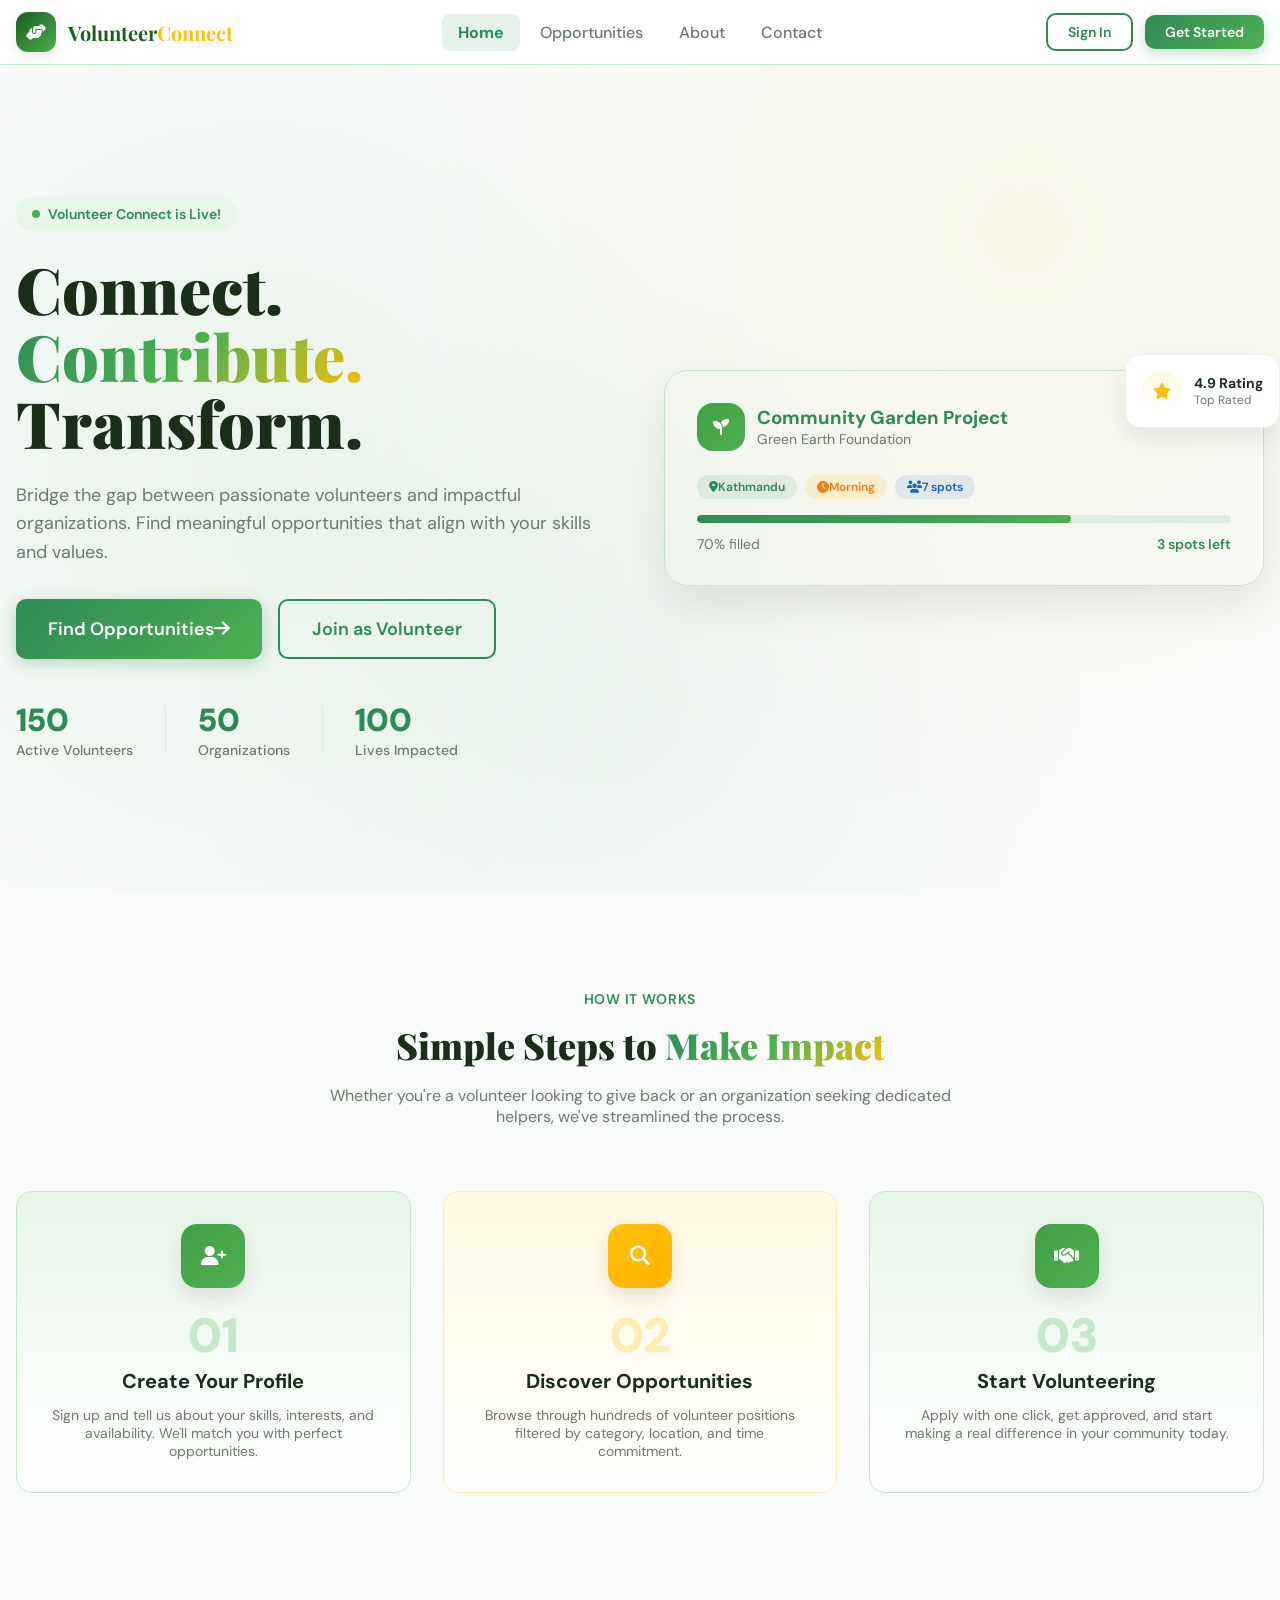
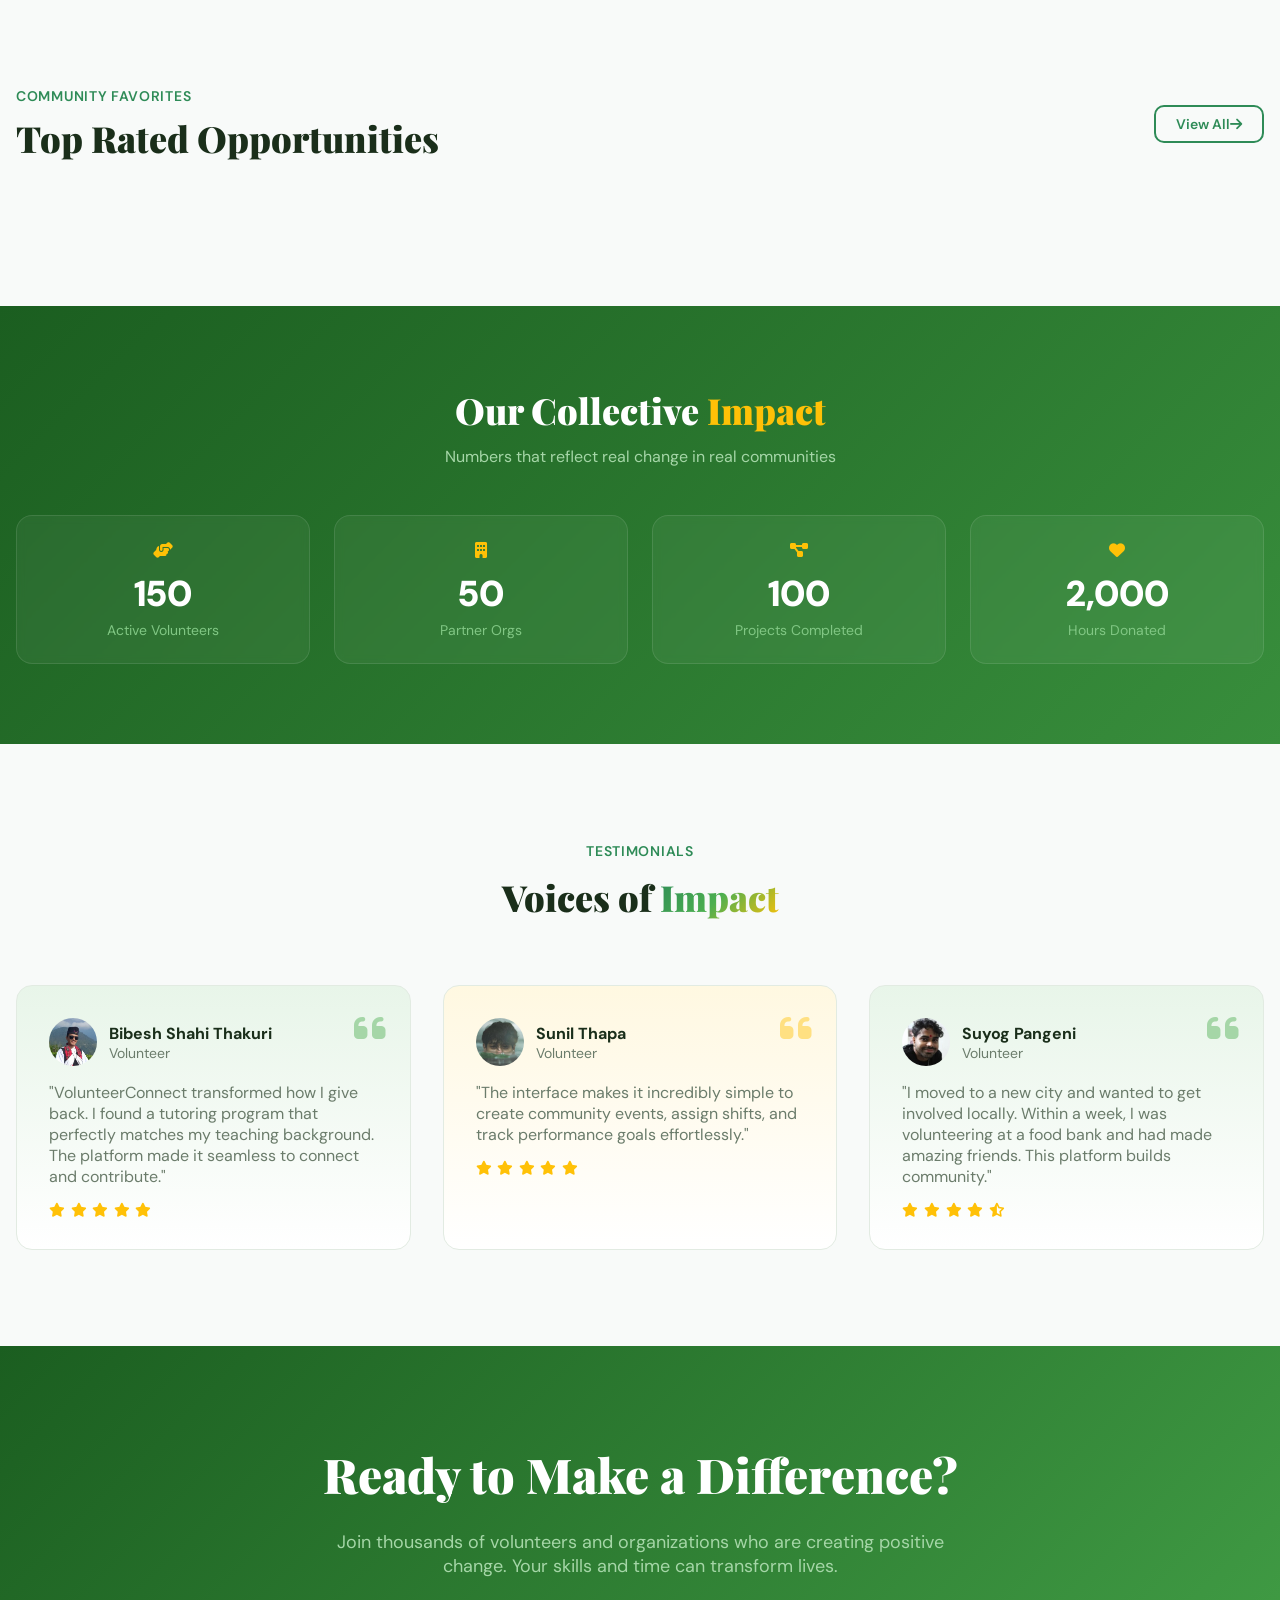
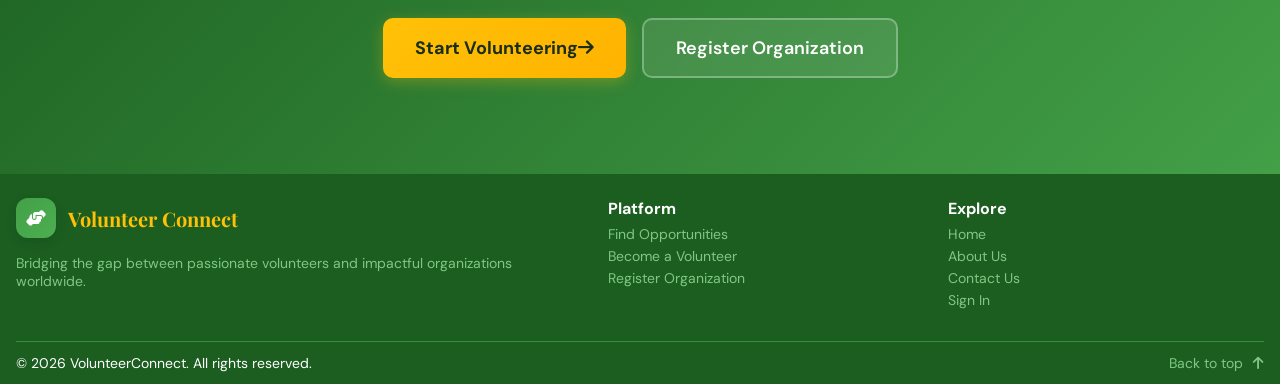
==== index.html @ 4f41feba "rating system added, small changes made done" ====
<!DOCTYPE html>
<html lang="en">

<head>
  <meta charset="UTF-8">
  <meta name="viewport" content="width=device-width, initial-scale=1.0">
  <title>Volunteer Connect — Empowering Communities Together</title>

  <!-- Fonts & Icons -->
  <link rel="preconnect" href="https://fonts.googleapis.com">
  <link
    href="https://fonts.googleapis.com/css2?family=DM+Sans:wght@200;400;500;600;700;900&family=Playfair+Display:wght@700;900&display=swap"
    rel="stylesheet">
  <link rel="stylesheet" href="https://cdnjs.cloudflare.com/ajax/libs/font-awesome/6.5.1/css/all.min.css">

  <!-- Custom CSS -->
  <link rel="stylesheet" href="css/style.css">

  <!-- JS Scripts -->
  <script src="js/script.js" defer></script>
  <script src="js/auth.js" defer></script>
</head>

<body>

  <!-- Toast Container -->
  <div class="toast-container" id="toastContainer"></div>

  <!-- ============ NAVIGATION ============ -->
  <nav class="navbar glass fixed-top" id="mainNav">
    <div class="nav-container max-w-7xl">
      <!-- Logo -->
      <div class="logo cursor-pointer" onclick="navigateTo(isAuthenticated() ? dashboardRoute() : 'home')">
        <div class="logo-icon">
          <i class="fas fa-hands-helping"></i>
        </div>
        <span class="logo-text">Volunteer<span class="text-accent">Connect</span></span>
      </div>

      <!-- Desktop Nav Links -->
      <div class="desktop-nav">
        <span class="nav-link public-nav-link active" data-nav="home" onclick="navigateTo('home')">Home</span>
        <span class="nav-link public-nav-link" data-nav="opportunities" onclick="navigateTo('opportunities')">Opportunities</span>
        <span class="nav-link public-nav-link" data-nav="about" onclick="navigateTo('about')">About</span>
        <span class="nav-link public-nav-link" data-nav="contact" onclick="navigateTo('contact')">Contact</span>
      </div>

      <!-- Auth Buttons & User Menu -->
      <div class="nav-auth">
        <div class="desktop-nav flex-row items-center gap-3">
          <div id="authButtons" class="flex-row items-center gap-3">
            <button class="btn btn-outline btn-sm" onclick="showModal('login')">Sign In</button>
            <button class="btn btn-primary btn-sm" onclick="showModal('register')">Get Started</button>
          </div>
          <div id="userMenu" class="hidden flex-row items-center gap-3">
            <span class="nav-link" onclick="navigateTo(dashboardRoute())" id="dashboardLink">
              <i class="fas fa-tachometer-alt mr-1"></i>Dashboard
            </span>
            <div class="dropdown-wrapper">
              <button class="user-avatar-btn" onclick="toggleUserDropdown()" id="userAvatarBtn">
                <div class="avatar-circle" id="avatarInitial">V</div>
                <span class="user-name-text" id="userName">User</span>
                <i class="fas fa-chevron-down icon-xs"></i>
              </button>
              <div class="dropdown-menu hidden" id="userDropdown">
                <a class="dropdown-item" onclick="navigateTo('profile')"><i
                    class="fas fa-user icon-forest"></i>Profile</a>
                <a class="dropdown-item" onclick="navigateTo(dashboardRoute())"><i
                    class="fas fa-tachometer-alt icon-forest"></i>Dashboard</a>
                <hr class="dropdown-divider">
                <a class="dropdown-item danger" onclick="logout()"><i class="fas fa-sign-out-alt"></i>Sign Out</a>
              </div>
            </div>
          </div>
        </div>

        <!-- Mobile Menu Button -->
        <button class="mobile-menu-btn" onclick="toggleMobileMenu()">
          <i class="fas fa-bars" id="mobileMenuIcon"></i>
        </button>
      </div>
    </div>

    <!-- Mobile Navigation Drawer -->
    <div class="mobile-menu hidden" id="mobileMenu">
      <div class="mobile-menu-inner">
        <a class="mobile-link public-nav-link" onclick="navigateTo('home');toggleMobileMenu()">Home</a>
        <a class="mobile-link public-nav-link" onclick="navigateTo('opportunities');toggleMobileMenu()">Opportunities</a>
        <a class="mobile-link public-nav-link" onclick="navigateTo('about');toggleMobileMenu()">About</a>
        <a class="mobile-link public-nav-link" onclick="navigateTo('contact');toggleMobileMenu()">Contact</a>
        <div class="mobile-auth-wrapper" id="mobileAuthBtns">
          <button class="btn btn-outline btn-sm flex-1" onclick="showModal('login');toggleMobileMenu()">Sign In</button>
          <button class="btn btn-primary btn-sm flex-1" onclick="showModal('register');toggleMobileMenu()">Get
            Started</button>
        </div>
        <div class="mobile-user-wrapper hidden" id="mobileUserBtns">
          <a class="mobile-link" onclick="navigateTo(dashboardRoute());toggleMobileMenu()"><i
              class="fas fa-tachometer-alt mr-2"></i>Dashboard</a>
          <a class="mobile-link" onclick="navigateTo('profile');toggleMobileMenu()"><i
              class="fas fa-user mr-2"></i>Profile</a>
          <a class="mobile-link danger" onclick="logout();toggleMobileMenu()"><i
              class="fas fa-sign-out-alt mr-2"></i>Sign Out</a>
        </div>
      </div>
    </div>
  </nav>

  <!-- ============ MAIN CONTENT ============ -->
  <main class="main-content">

    <!-- ======== HOME PAGE ======== -->
    <section class="page-section active" id="page-home">
      <!-- Hero Section -->
      <div class="hero-pattern hero-section">
        <div class="leaf-deco top-left"></div>
        <div class="leaf-deco bottom-right"></div>

        <div class="max-w-7xl container py-20 relative z-10">
          <div class="grid grid-2-lg gap-12 items-center">
            <div>
              <div class="animate-fadeUp stagger-1">
                <span class="tag-pill">
                  <span class="dot-indicator"></span>
                  Volunteer Connect is Live!
                </span>
              </div>
              <h1 class="font-display hero-title animate-fadeUp stagger-2">
                Connect.<br>
                <span class="gradient-text">Contribute.</span><br>
                Transform.
              </h1>
              <p class="hero-subtitle animate-fadeUp stagger-3">
                Bridge the gap between passionate volunteers and impactful organizations. Find meaningful opportunities
                that align with your skills and values.
              </p>
              <div class="flex-row flex-wrap gap-4 mb-10 animate-fadeUp stagger-4">
                <button class="btn btn-primary btn-lg" onclick="navigateTo('opportunities')">
                  Find Opportunities <i class="fas fa-arrow-right ml-2"></i>
                </button>
                <button class="btn btn-outline btn-lg" onclick="showModal('register')">
                  Join as Volunteer
                </button>
              </div>
              <div class="flex-row items-center gap-8 animate-fadeUp stagger-5">
                <div>
                  <div class="stat-number" data-count="150">0</div>
                  <div class="stat-label">Active Volunteers</div>
                </div>
                <div class="v-divider"></div>
                <div>
                  <div class="stat-number" data-count="50">0</div>
                  <div class="stat-label">Organizations</div>
                </div>
                <div class="v-divider"></div>
                <div>
                  <div class="stat-number text-accent" data-count="100">0</div>
                  <div class="stat-label">Lives Impacted</div>
                </div>
              </div>
            </div>

            <!-- Hero Graphic/Card -->
            <div class="hero-visual">
              <div class="bg-white card-box hero-card animate-float">
                <div class="flex-row items-center gap-3 mb-6">
                  <div class="icon-avatar">
                    <i class="fas fa-seedling text-white"></i>
                  </div>
                  <div>
                    <h3 class="font-bold text-forest-800">Community Garden Project</h3>
                    <p class="text-muted text-sm">Green Earth Foundation</p>
                  </div>
                </div>
                <div class="flex-row flex-wrap gap-2 mb-4">
                  <span class="badge badge-success"><i class="fas fa-map-marker-alt mr-1"></i>Kathmandu</span>
                  <span class="badge badge-warning"><i class="fas fa-clock mr-1"></i>Morning</span>
                  <span class="badge badge-info"><i class="fas fa-users mr-1"></i>7 spots</span>
                </div>
                <div class="progress-bar mb-3">
                  <div class="progress-bar-fill" style="width:70%"></div>
                </div>
                <div class="flex-row items-center justify-between text-sm">
                  <span class="text-muted">70% filled</span>
                  <span class="font-semibold text-primary">3 spots left</span>
                </div>
              </div>

              <!-- Floating Badges -->
              <div class="floating-badge badge-top-right">
                <div class="flex-row items-center gap-3">
                  <div class="circle-icon bg-amber-light">
                    <i class="fas fa-star text-accent"></i>
                  </div>
                  <div>
                    <div class="text-sm font-bold">4.9 Rating</div>
                    <div class="text-xs text-muted">Top Rated</div>
                  </div>
                </div>
              </div>

              <!-- <div class="floating-badge badge-bottom-left">
                <div class="flex-row items-center gap-3">
                  <div class="avatar-stack"> -->
              <!-- <div class="stack-avatar bg-forest-200">A</div>
                    <div class="stack-avatar bg-amber-200">M</div>
                    <div class="stack-avatar bg-blue-200">S</div> -->
            </div>
            <!-- <div class="text-xs text-muted"><span class="font-bold text-primary">+24</span> applied today</div> -->
          </div>
        </div>
      </div>
      </div>
      </div>
      </div>

      <!-- How It Works Section -->
      <div class="py-24 bg-white">
        <div class="max-w-7xl container">
          <div class="text-center mb-16">
            <span class="text-primary font-semibold text-sm uppercase tracking-wider">How It Works</span>
            <h2 class="font-display text-4xl font-black mt-3 mb-4">Simple Steps to <span class="gradient-text">Make
                Impact</span></h2>
            <p class="text-muted max-w-2xl mx-auto">Whether you're a volunteer looking to give back or an organization
              seeking dedicated helpers, we've streamlined the process.</p>
          </div>
          <div class="grid grid-3 gap-8">
            <div class="card-hover feature-card bg-forest-light">
              <div class="step-icon-box bg-gradient-forest">
                <i class="fas fa-user-plus text-white"></i>
              </div>
              <div class="step-number text-forest-100">01</div>
              <h3 class="text-xl font-bold mb-3">Create Your Profile</h3>
              <p class="text-muted text-sm">Sign up and tell us about your skills, interests, and availability. We'll
                match you with perfect opportunities.</p>
            </div>
            <div class="card-hover feature-card bg-amber-light">
              <div class="step-icon-box bg-gradient-amber">
                <i class="fas fa-search text-white"></i>
              </div>
              <div class="step-number text-amber-100">02</div>
              <h3 class="text-xl font-bold mb-3">Discover Opportunities</h3>
              <p class="text-muted text-sm">Browse through hundreds of volunteer positions filtered by category,
                location, and time commitment.</p>
            </div>
            <div class="card-hover feature-card bg-forest-light">
              <div class="step-icon-box bg-gradient-forest">
                <i class="fas fa-handshake text-white"></i>
              </div>
              <div class="step-number text-forest-100">03</div>
              <h3 class="text-xl font-bold mb-3">Start Volunteering</h3>
              <p class="text-muted text-sm">Apply with one click, get approved, and start making a real difference in
                your community today.</p>
            </div>
          </div>
        </div>
      </div>

      <!-- Featured Opportunities Section -->
      <div class="py-24" id="featured-ops">
        <div class="max-w-7xl container">
          <div class="flex-row items-center justify-between mb-12 flex-wrap gap-4">
            <div>
              <span class="text-primary font-semibold text-sm uppercase tracking-wider">Community Favorites</span>
              <h2 class="font-display text-4xl font-black mt-2">Top Rated Opportunities</h2>
            </div>
            <button class="btn btn-outline btn-sm" onclick="navigateTo('opportunities')">View All <i
                class="fas fa-arrow-right ml-1"></i></button>
          </div>
          <div class="grid grid-3 gap-6" id="featuredOpsGrid"></div>
        </div>
      </div>

      <!-- Impact Stats Banner -->
      <div class="py-20 banner-dark relative overflow-hidden">
        <div class="max-w-7xl container relative z-10">
          <div class="text-center mb-12">
            <h2 class="font-display text-4xl font-black text-white">Our Collective <span
                class="text-accent">Impact</span></h2>
            <p class="text-forest-200 mt-3">Numbers that reflect real change in real communities</p>
          </div>
          <div class="grid grid-4 gap-6">
            <div class="stat-box-dark">
              <i class="fas fa-hands-helping text-accent icon-lg mb-3"></i>
              <div class="text-4xl font-black text-white" data-count="150">0</div>
              <div class="text-forest-300 text-sm mt-1">Active Volunteers</div>
            </div>
            <div class="stat-box-dark">
              <i class="fas fa-building text-accent icon-lg mb-3"></i>
              <div class="text-4xl font-black text-white" data-count="50">0</div>
              <div class="text-forest-300 text-sm mt-1">Partner Orgs</div>
            </div>
            <div class="stat-box-dark">
              <i class="fas fa-project-diagram text-accent icon-lg mb-3"></i>
              <div class="text-4xl font-black text-white" data-count="100">0</div>
              <div class="text-forest-300 text-sm mt-1">Projects Completed</div>
            </div>
            <div class="stat-box-dark">
              <i class="fas fa-heart text-accent icon-lg mb-3"></i>
              <div class="text-4xl font-black text-white" data-count="2000">0</div>
              <div class="text-forest-300 text-sm mt-1">Hours Donated</div>
            </div>
          </div>
        </div>
      </div>

      <!-- Testimonials -->
      <div class="py-24 bg-white">
        <div class="max-w-7xl container">
          <div class="text-center mb-16">
            <span class="text-primary font-semibold text-sm uppercase tracking-wider">Testimonials</span>
            <h2 class="font-display text-4xl font-black mt-3">Voices of <span class="gradient-text">Impact</span></h2>
          </div>
          <div class="grid grid-3 gap-8">
            <div class="card-hover testimonial-card bg-forest-light">
              <i class="fas fa-quote-left quote-icon text-forest-200"></i>
              <div class="flex-row items-center gap-3 mb-4">
                <img
                  src="images/bibesh1.jpg"
                  class="avatar-img" alt="Bibesh">
                <div>
                  <div class="font-bold">Bibesh Shahi Thakuri</div>
                  <div class="text-sm text-muted">Volunteer</div>
                </div>
              </div>
              <p class="text-muted leading-relaxed">"VolunteerConnect transformed how I give back. I found a tutoring
                program that perfectly matches my teaching background. The platform made it seamless to connect and
                contribute."</p>
              <div class="star-rating mt-4">
                <i class="fas fa-star"></i><i class="fas fa-star"></i><i class="fas fa-star"></i><i
                  class="fas fa-star"></i><i class="fas fa-star"></i>
              </div>
            </div>
            <div class="card-hover testimonial-card bg-amber-light">
              <i class="fas fa-quote-left quote-icon text-amber-200"></i>
              <div class="flex-row items-center gap-3 mb-4">
                <img
                src="images/sunil.jpg"
                class="avatar-img" alt="Sunil">
                <div>
                  <div class="font-bold">Sunil Thapa</div>
                  <div class="text-sm text-muted">Volunteer</div>
                </div>
              </div>
              <p class="text-muted leading-relaxed">"The interface makes it incredibly simple to create community events, assign shifts, and track performance goals effortlessly."</p>
              <div class="star-rating mt-4">
                <i class="fas fa-star"></i><i class="fas fa-star"></i><i class="fas fa-star"></i><i
                  class="fas fa-star"></i><i class="fas fa-star"></i>
              </div>
            </div>
            <div class="card-hover testimonial-card bg-forest-light">
              <i class="fas fa-quote-left quote-icon text-forest-200"></i>
              <div class="flex-row items-center gap-3 mb-4">
                <img src="images/suyog.jpg" class="avatar-img" alt="Suyog">
                <div>
                  <div class="font-bold">Suyog Pangeni</div>
                  <div class="text-sm text-muted">Volunteer</div>
                </div>
              </div>
              <p class="text-muted leading-relaxed">"I moved to a new city and wanted to get involved locally. Within a
                week, I was volunteering at a food bank and had made amazing friends. This platform builds community."
              </p>
              <div class="star-rating mt-4">
                <i class="fas fa-star"></i><i class="fas fa-star"></i><i class="fas fa-star"></i><i
                  class="fas fa-star"></i><i class="fas fa-star-half-alt"></i>
              </div>
            </div>
          </div>
        </div>
      </div>

      <!-- CTA Callout -->
      <div class="py-24 cta-banner relative text-center">
        <div class="max-w-4xl container relative z-10">
          <h2 class="font-display text-5xl font-black text-white mb-6">Ready to Make a Difference?</h2>
          <p class="text-forest-200 text-lg mb-10 max-w-2xl mx-auto">Join thousands of volunteers and organizations who
            are creating positive change. Your skills and time can transform lives.</p>
          <div class="flex-row justify-center gap-4 flex-wrap">
            <button class="btn btn-accent btn-lg" onclick="showModal('register')">
              Start Volunteering <i class="fas fa-arrow-right ml-2"></i>
            </button>
            <button class="btn btn-glass btn-lg" onclick="showModal('register')">
              Register Organization
            </button>
          </div>
        </div>
      </div>
    </section>

    <!-- ======== OPPORTUNITIES PAGE ======== -->
    <section class="page-section" id="page-opportunities">
      <div class="max-w-7xl container py-12">
        <div class="mb-10">
          <h1 class="font-display text-4xl font-black mb-2">Volunteer Opportunities</h1>
          <p class="text-muted">Find the perfect opportunity to match your skills and passion</p>
        </div>

        <!-- Filter Bar -->
        <div class="filter-card mb-8">
          <div class="grid grid-4 gap-4">
            <div>
              <label class="form-label">Search</label>
              <div class="input-icon-wrapper">
                <i class="fas fa-search input-icon"></i>
                <input type="text" class="input-field icon-left" placeholder="Search opportunities..."
                  id="oppSearchInput" oninput="filterOpportunities()">
              </div>
            </div>
            <div>
              <label class="form-label">Category</label>
              <select class="input-field" id="oppCategoryFilter" onchange="filterOpportunities()">
                <option value="">All Categories</option>
                <option value="Environment">Environment</option>
                <option value="Education">Education</option>
                <option value="Healthcare">Healthcare</option>
                <option value="Community">Community</option>
                <option value="Technology">Technology</option>
                <option value="Animals">Animals</option>
              </select>
            </div>
            <div>
              <label class="form-label">Location</label>
              <select class="input-field" id="oppLocationFilter" onchange="filterOpportunities()">
                <option value="">All Locations</option>
              </select>
            </div>
            <div>
              <label class="form-label">Time Commitment</label>
              <select class="input-field" id="oppTimeFilter" onchange="filterOpportunities()">
                <option value="">Any Time</option>
              </select>
            </div>
          </div>
        </div>

        <!-- Results Toolbar -->
        <div class="mb-6">
          <span class="text-muted text-sm" id="oppResultCount">Showing 0 opportunities</span>
        </div>

        <!-- Opportunities Display Grid -->
        <div class="grid grid-3 gap-6" id="opportunitiesGrid"></div>
      </div>
    </section>

    <!-- ======== ABOUT PAGE ======== -->
    <section class="page-section" id="page-about">
      <div class="max-w-7xl container py-12">
        <div class="grid grid-2-lg gap-16 items-center mb-20">
          <div>
            <span class="text-primary font-semibold text-sm uppercase tracking-wider">About Us</span>
            <h1 class="font-display text-5xl font-black mt-3 mb-6">Building Bridges <span class="gradient-text">Since
                2024</span></h1>
            <p class="text-muted leading-relaxed mb-6">VolunteerConnect was born from a simple observation: millions of
              people want to volunteer, and thousands of organizations need help, but connecting them is harder than it
              should be. We're changing that.</p>
            <p class="text-muted leading-relaxed mb-8">Our platform provides the tools, trust, and transparency needed
              to create meaningful volunteer experiences that benefit both individuals and communities.</p>
            <div class="grid grid-2 gap-6">
              <div class="info-stat-card bg-forest-light">
                <div class="text-3xl font-black text-forest-800 mb-1">2.5+</div>
                <div class="text-sm text-muted">Years of Service</div>
              </div>
              <div class="info-stat-card bg-amber-light">
                <div class="text-3xl font-black text-amber-600 mb-1">100%</div>
                <div class="text-sm text-muted">Satisfaction Rate</div>
              </div>
            </div>
          </div>
          <div class="relative">
            <img src="https://cloudfront-us-east-2.images.arcpublishing.com/reuters/QR6LVMRUOFJCXBWEMJI45IG2TY.jpg"
              class="rounded-3xl shadow-2xl img-responsive" alt="About VolunteerConnect">
            <div class="floating-award-card">
              <div class="flex-row items-center gap-4">
                <div class="award-icon-box bg-gradient-forest">
                  <i class="fas fa-award text-white text-xl"></i>
                </div>
                <div>
                  <div class="font-bold text-lg">Best Platform</div>
                  <div class="text-sm text-muted">volunteer connect</div>
                </div>
          </div>
        </div>
      </div>
      </div>

      <!-- Core Values -->
      <div class="text-center mb-12">
        <h2 class="font-display text-4xl font-black">Our Core Values</h2>
      </div>
      <div class="grid grid-4 gap-6 mb-20">
        <div class="value-card">
          <div class="circle-icon bg-forest-light mx-auto mb-4"><i class="fas fa-shield-alt text-primary text-2xl"></i>
          </div>
          <h3 class="font-bold mb-2">Trust</h3>
          <p class="text-sm text-muted">Verified organizations and transparent processes</p>
        </div>
        <div class="value-card">
          <div class="circle-icon bg-amber-light mx-auto mb-4"><i class="fas fa-users text-accent text-2xl"></i></div>
          <h3 class="font-bold mb-2">Community</h3>
          <p class="text-sm text-muted">Building connections that last beyond volunteering</p>
        </div>
        <div class="value-card">
          <div class="circle-icon bg-forest-light mx-auto mb-4"><i class="fas fa-lightbulb text-primary text-2xl"></i>
          </div>
          <h3 class="font-bold mb-2">Innovation</h3>
          <p class="text-sm text-muted">Leveraging technology for social good</p>
        </div>
        <div class="value-card">
          <div class="circle-icon bg-amber-light mx-auto mb-4"><i class="fas fa-heart text-accent text-2xl"></i></div>
          <h3 class="font-bold mb-2">Impact</h3>
          <p class="text-sm text-muted">Measuring and celebrating real outcomes</p>
        </div>
      </div>

      <!-- Team -->
      <div class="text-center mb-12">
        <h2 class="font-display text-4xl font-black">Our Team</h2>
        <p class="text-muted mt-2">Passionate people driving change</p>
      </div>
      <div class="grid grid-4 gap-6">
        <div class="card-hover team-card">
          <img src="images/sujan.jpg" class="team-avatar" alt="Team member">
          <h4 class="font-bold">Sujan Timalsina</h4>
          <p class="text-sm text-muted">Developer</p>
        </div>
        <div class="card-hover team-card">
          <img src="images/bibesh1.jpg" class="team-avatar" alt="Team member">
          <h4 class="font-bold">Bibesh Shahi Thakuri</h4>
          <p class="text-sm text-muted">Developer</p>
        </div>
        <div class="card-hover team-card">
          <img src="images/admin.gif" class="team-avatar" alt="Team member">
          <h4 class="font-bold">Admin</h4>
          <p class="text-sm text-muted">Admin</p>
        </div>
        <div class="card-hover team-card">
          <img src="images/admin.gif" class="team-avatar" alt="Team member">
          <h4 class="font-bold">Team Member</h4>
          <p class="text-sm text-muted">Community Manager</p>
        </div>
      </div>
      </div>
    </section>

    <!-- ======== CONTACT PAGE ======== -->
    <section class="page-section" id="page-contact">
      <div class="max-w-7xl container py-12">
        <div class="text-center mb-12">
          <h1 class="font-display text-5xl font-black mb-3">Get In Touch</h1>
          <p class="text-muted max-w-lg mx-auto">Have questions, suggestions, or want to partner with us? We'd love to
            hear from you.</p>
        </div>
        <div class="grid grid-3-lg gap-8">
          <div class="col-span-2">
            <div class="contact-form-card">
              <form onsubmit="handleContactForm(event)">
                <div class="grid grid-2 gap-4 mb-4">
                  <div><label class="form-label">Full Name</label><input type="text" class="input-field"
                      placeholder="Your name" required id="contactName"></div>
                  <div><label class="form-label">Email</label><input type="email" class="input-field"
                      placeholder="you@email.com" required id="contactEmail"></div>
                </div>
                <div class="mb-4"><label class="form-label">Subject</label><input type="text" class="input-field"
                    placeholder="How can we help?" required id="contactSubject"></div>
                <div class="mb-6"><label class="form-label">Message</label><textarea class="input-field" rows="5"
                    placeholder="Your message..." required id="contactMessage"></textarea></div>
                <button type="submit" class="btn btn-primary">Send Message <i
                    class="fas fa-paper-plane ml-2"></i></button>
              </form>
            </div>
          </div>
          <div class="space-y-6">
            <div class="info-box bg-forest-light">
              <div class="flex-row items-center gap-3 mb-3">
                <div class="icon-sq bg-forest-600"><i class="fas fa-map-marker-alt text-primary"></i></div>
                <h3 class="font-bold">Office</h3>
              </div>
              <p class="text-muted text-sm">Located at Lainchaur-26<br>Kathmandu, Nepal</p>
            </div>
            <div class="info-box bg-amber-light">
              <div class="flex-row items-center gap-3 mb-3">
                <div class="icon-sq bg-amber-500"><i class="fas fa-envelope text-primary"></i></div>
                <h3 class="font-bold">Email</h3>
              </div>
              <p class="text-muted text-sm">hello@volunteerconnect.org<br>support@volunteerconnect.org</p>
            </div>
            <div class="info-box bg-forest-light">
              <div class="flex-row items-center gap-3 mb-3">
                <div class="icon-sq bg-forest-600"><i class="fas fa-phone text-primary"></i></div>
                <h3 class="font-bold">Phone</h3>
              </div>
              <p class="text-muted text-sm">01-4123450<br>Mon-Fri, 9AM-6PM PST</p>
            </div>
          </div>
        </div>
      </div>
    </section>

    <!-- ======== VOLUNTEER DASHBOARD ======== -->
    <section class="page-section" id="page-volunteer-dashboard">
      <div class="max-w-7xl container py-8">
        <div class="flex-row items-center justify-between mb-8 flex-wrap gap-4">
          <div>
            <h1 class="font-display text-3xl font-black mb-1">Volunteer Dashboard</h1>
            <div class="flex-row items-center gap-3">
              <div class="avatar-circle-lg dashboard-profile-avatar" id="dashboardProfileAvatar">V</div>
              <p class="text-muted">Welcome back, <span id="volDashName">Volunteer</span></p>
            </div>
          </div>
          <button class="btn btn-primary btn-sm" onclick="navigateTo('opportunities')"><i
              class="fas fa-search mr-2"></i>Find Opportunities</button>
        </div>

        <!-- Dashboard Stats (live from API) -->
        <div class="grid grid-3 gap-4 mb-8">
          <div class="stat-card green">
            <div class="flex-row items-center justify-between">
              <div>
                <div class="text-sm text-muted mb-1">Total Applications</div>
                <div class="text-2xl font-black" id="volStatApps">—</div>
              </div>
              <div class="stat-icon-bg bg-forest-50"><i class="fas fa-file-alt text-primary"></i></div>
            </div>
          </div>
          <div class="stat-card amber">
            <div class="flex-row items-center justify-between">
              <div>
                <div class="text-sm text-muted mb-1">Approved</div>
                <div class="text-2xl font-black" id="volStatActive">—</div>
              </div>
              <div class="stat-icon-bg bg-amber-50"><i class="fas fa-check-circle text-accent"></i></div>
            </div>
          </div>
          <div class="stat-card blue">
            <div class="flex-row items-center justify-between">
              <div>
                <div class="text-sm text-muted mb-1">Pending Review</div>
                <div class="text-2xl font-black" id="volStatHours">—</div>
              </div>
              <div class="stat-icon-bg bg-blue-50"><i class="fas fa-clock text-info"></i></div>
            </div>
          </div>
        </div>

        <!-- Application Tracking Table -->
        <div class="table-container">
          <div class="table-header">
            <h3 class="font-bold">My Applications</h3>
            <div class="relative">
              <i class="fas fa-search input-icon"></i>
              <input type="text" class="input-field icon-left text-sm" placeholder="Search applications..."
                id="volAppSearch" oninput="filterVolApps()" style="min-width:220px;">
            </div>
          </div>
          <div class="overflow-x-auto">
            <table class="data-table">
              <thead>
                <tr>
                  <th>Opportunity</th>
                  <th>Organization</th>
                  <th>Applied</th>
                  <th>Status</th>
                  <th>Location</th>
                  <th>Action</th>
                </tr>
              </thead>
              <tbody id="volAppsTableBody">
                <tr><td colspan="5" class="text-center text-muted">Loading…</td></tr>
              </tbody>
            </table>
          </div>
        </div>
      </div>
    </section>

    <!-- ======== ORGANIZATION DASHBOARD ======== -->

    <section class="page-section" id="page-org-dashboard">
      <div class="max-w-7xl container py-8">
        <div class="flex-row items-center justify-between mb-8 flex-wrap gap-4">
          <div>
            <h1 class="font-display text-3xl font-black mb-1">Organization Dashboard</h1>
            <p class="text-muted">Manage your opportunities and volunteer applications</p>
          </div>
          <button class="btn btn-primary btn-sm" onclick="showModal('createOpportunity')"><i
              class="fas fa-plus mr-2"></i>Create Opportunity</button>
        </div>

        <!-- Live Stats -->
        <div class="grid grid-3 gap-4 mb-8">
          <div class="stat-card green">
            <div class="flex-row items-center justify-between">
              <div>
                <div class="text-sm text-muted mb-1">Active Listings</div>
                <div class="text-2xl font-black" id="orgStatListings">—</div>
              </div>
              <div class="stat-icon-bg bg-forest-50"><i class="fas fa-bullhorn text-primary"></i></div>
            </div>
          </div>
          <div class="stat-card amber">
            <div class="flex-row items-center justify-between">
              <div>
                <div class="text-sm text-muted mb-1">Total Applicants</div>
                <div class="text-2xl font-black" id="orgStatApplicants">—</div>
              </div>
              <div class="stat-icon-bg bg-amber-50"><i class="fas fa-users text-accent"></i></div>
            </div>
          </div>
          <div class="stat-card blue">
            <div class="flex-row items-center justify-between">
              <div>
                <div class="text-sm text-muted mb-1">Approved Volunteers</div>
                <div class="text-2xl font-black" id="orgStatVolunteers">—</div>
              </div>
              <div class="stat-icon-bg bg-blue-50"><i class="fas fa-user-check text-info"></i></div>
            </div>
          </div>
        </div>

        <!-- Tabbed Section -->
        <div class="table-container">
          <div class="tab-header flex-row">
            <button class="tab-btn active" onclick="switchOrgTab('opps',this)">My Opportunities</button>
            <button class="tab-btn" onclick="switchOrgTab('apps',this)">Applications</button>
            <button class="tab-btn" onclick="switchOrgTab('all-opps',this)">All Opportunities</button>
          </div>

          <!-- Opportunities Tab -->
          <div id="org-tab-opps">
            <div class="table-header">
              <h3 class="font-bold">Manage Opportunities</h3>
              <div class="relative"><i class="fas fa-search input-icon"></i><input type="text"
                  class="input-field icon-left text-sm" placeholder="Search..." id="orgOppSearch"
                  oninput="filterOrgOpps()" style="min-width:200px;"></div>
            </div>
            <div class="overflow-x-auto">
              <table class="data-table">
                <thead>
                  <tr>
                    <th>Title</th>
                    <th>Category</th>
                    <th>Filled / Total</th>
                    <th>Status</th>
                    <th>Actions</th>
                  </tr>
                </thead>
                <tbody id="orgOppsTableBody">
                  <tr><td colspan="5" class="text-center text-muted">Loading…</td></tr>
                </tbody>
              </table>
            </div>
          </div>

          <!-- Applications Tab -->
          <div id="org-tab-apps" class="hidden">
            <div class="table-header">
              <h3 class="font-bold">Volunteer Applications</h3>
              <button class="btn btn-outline btn-sm" onclick="initOrgDashboard()"><i class="fas fa-sync-alt mr-1"></i>Refresh</button>
            </div>
            <div class="overflow-x-auto">
              <table class="data-table">
                <thead>
                  <tr>
                    <th>Volunteer</th>
                    <th>Opportunity</th>
                    <th>Applied</th>
                    <th>Status</th>
                    <th>Actions</th>
                  </tr>
                </thead>
                <tbody id="orgAppsTableBody">
                  <tr><td colspan="5" class="text-center text-muted">Loading…</td></tr>
                </tbody>
              </table>
            </div>
          </div>

          <!-- All Opportunities Tab -->
          <div id="org-tab-all-opps" class="hidden">
            <div class="table-header">
              <h3 class="font-bold">All Opportunities</h3>
              <button class="btn btn-outline btn-sm" onclick="loadOrgAllOpportunities()"><i class="fas fa-sync-alt mr-1"></i>Refresh</button>
            </div>
            <div class="grid grid-3 gap-6 p-6" id="orgAllOpportunitiesGrid">
              <div class="text-center text-muted">Loading...</div>
            </div>
          </div>
        </div>
      </div>
    </section>

    <!-- ======== ADMIN DASHBOARD ======== -->

    <section class="page-section" id="page-admin-dashboard">
      <div class="max-w-7xl container py-8">
        <div class="mb-8">
          <h1 class="font-display text-3xl font-black mb-1">Admin Dashboard</h1>
          <p class="text-muted">Platform management — live data from database</p>
        </div>

        <!-- Live Stats (populated by JS) -->
        <div class="grid grid-4 gap-4 mb-8">
          <div class="stat-card green">
            <div class="flex-row items-center justify-between">
              <div>
                <div class="text-sm text-muted mb-1">Volunteers</div>
                <div class="text-2xl font-black" id="adminStatUsers">—</div>
              </div>
              <div class="stat-icon-bg bg-forest-50"><i class="fas fa-users text-primary"></i></div>
            </div>
          </div>
          <div class="stat-card amber">
            <div class="flex-row items-center justify-between">
              <div>
                <div class="text-sm text-muted mb-1">Active Orgs</div>
                <div class="text-2xl font-black" id="adminStatOrgs">—</div>
              </div>
              <div class="stat-icon-bg bg-amber-50"><i class="fas fa-building text-accent"></i></div>
            </div>
          </div>
          <div class="stat-card blue">
            <div class="flex-row items-center justify-between">
              <div>
                <div class="text-sm text-muted mb-1">Active Opportunities</div>
                <div class="text-2xl font-black" id="adminStatOpps">—</div>
              </div>
              <div class="stat-icon-bg bg-blue-50"><i class="fas fa-briefcase text-info"></i></div>
            </div>
          </div>
          <div class="stat-card red">
            <div class="flex-row items-center justify-between">
              <div>
                <div class="text-sm text-muted mb-1">Pending Requests</div>
                <div class="text-2xl font-black" id="adminStatPending">—</div>
              </div>
              <div class="stat-icon-bg bg-red-50"><i class="fas fa-clock text-danger"></i></div>
            </div>
          </div>
        </div>

        <!-- Admin Tabs -->
        <div class="table-container">
          <div class="tab-header flex-row overflow-x-auto" style="gap:0;">
            <button class="tab-btn active" onclick="switchAdminTab('pending',this)" id="adminTabPending"
              style="position:relative;">
              Org Requests
              <span id="adminPendingBadge" style="display:none;position:absolute;top:6px;right:6px;background:#ef4444;color:#fff;border-radius:9999px;font-size:11px;min-width:18px;height:18px;padding:0 4px;align-items:center;justify-content:center;font-weight:700;">0</span>
            </button>
            <button class="tab-btn" onclick="switchAdminTab('users',this)">Volunteers</button>
            <button class="tab-btn" onclick="switchAdminTab('orgs',this)">All Organizations</button>
            <button class="tab-btn" onclick="switchAdminTab('opps',this)">Opportunities</button>
            <button class="tab-btn" onclick="switchAdminTab('messages',this)" style="position:relative;">
              Messages
              <span id="adminMessagesBadge" style="display:none;position:absolute;top:6px;right:6px;background:#ef4444;color:#fff;border-radius:9999px;font-size:11px;min-width:18px;height:18px;padding:0 4px;align-items:center;justify-content:center;font-weight:700;">0</span>
            </button>
          </div>

          <!-- Pending Organization Requests Tab -->
          <div class="admin-tab-content" id="admin-tab-pending">
            <div class="table-header">
              <div>
                <span class="font-semibold">Organization Account Requests</span>
                <p class="text-xs text-muted mt-1">Review and approve or reject organizations waiting for verification.</p>
              </div>
              <button class="btn btn-outline btn-sm" onclick="loadAdminPendingOrgs()">
                <i class="fas fa-sync-alt mr-1"></i>Refresh
              </button>
            </div>
            <div class="overflow-x-auto">
              <table class="data-table">
                <thead>
                  <tr>
                    <th>Organization Name</th>
                    <th>Email</th>
                    <th>Phone</th>
                    <th>Description</th>
                    <th>Requested</th>
                    <th>Actions</th>
                  </tr>
                </thead>
                <tbody id="adminPendingOrgsTableBody">
                  <tr><td colspan="6" class="text-center text-muted">Loading…</td></tr>
                </tbody>
              </table>
            </div>
          </div>

          <!-- Volunteers Tab -->
          <div class="admin-tab-content hidden" id="admin-tab-users">
            <div class="table-header">
              <span class="text-sm text-muted">All registered volunteers</span>
              <div class="flex-row gap-3 items-center">
                <div class="relative"><i class="fas fa-search input-icon"></i><input type="text"
                    class="input-field icon-left text-sm" placeholder="Search users..." id="adminUserSearch"
                    oninput="filterAdminUsers()" style="min-width:200px;"></div>
              </div>
            </div>
            <div class="overflow-x-auto">
              <table class="data-table">
                <thead>
                  <tr>
                    <th>Name</th>
                    <th>Email</th>
                    <th>Role</th>
                    <th>Joined</th>
                    <th>Status</th>
                    <th>Actions</th>
                  </tr>
                </thead>
                <tbody id="adminUsersTableBody">
                  <tr><td colspan="6" class="text-center text-muted">Loading…</td></tr>
                </tbody>
              </table>
            </div>
          </div>

          <!-- All Organizations Tab -->
          <div class="admin-tab-content hidden" id="admin-tab-orgs">
            <div class="table-header">
              <span class="text-sm text-muted">All registered organizations</span>
              <button class="btn btn-outline btn-sm" onclick="loadAdminOrgs()"><i class="fas fa-sync-alt mr-1"></i>Refresh</button>
            </div>
            <div class="overflow-x-auto">
              <table class="data-table">
                <thead>
                  <tr>
                    <th>Organization</th>
                    <th>Email</th>
                    <th>Active Opps</th>
                    <th>Volunteers</th>
                    <th>Status</th>
                    <th>Actions</th>
                  </tr>
                </thead>
                <tbody id="adminOrgsTableBody">
                  <tr><td colspan="6" class="text-center text-muted">Loading…</td></tr>
                </tbody>
              </table>
            </div>
          </div>

          <!-- Opportunities Tab -->
          <div class="admin-tab-content hidden" id="admin-tab-opps">
            <div class="table-header">
              <span class="text-sm text-muted">All volunteer opportunities on the platform</span>
              <button class="btn btn-outline btn-sm" onclick="loadAdminOpportunities()"><i class="fas fa-sync-alt mr-1"></i>Refresh</button>
            </div>
            <div class="overflow-x-auto">
              <table class="data-table">
                <thead>
                  <tr>
                    <th>Title</th>
                    <th>Organization</th>
                    <th>Category</th>
                    <th>Status</th>
                    <th>Applicants</th>
                  </tr>
                </thead>
                <tbody id="adminOppsTableBody">
                  <tr><td colspan="5" class="text-center text-muted">Loading…</td></tr>
                </tbody>
              </table>
            </div>
          </div>

          <!-- Contact Messages Tab -->
          <div class="admin-tab-content hidden" id="admin-tab-messages">
            <div class="table-header">
              <div>
                <span class="text-sm text-muted">Messages sent through the contact form</span>
                <p class="text-xs text-muted mt-1">Review questions, suggestions, and partnership requests from visitors.</p>
              </div>
              <button class="btn btn-outline btn-sm" onclick="loadAdminMessages()"><i class="fas fa-sync-alt mr-1"></i>Refresh</button>
            </div>
            <div class="overflow-x-auto">
              <table class="data-table">
                <thead>
                  <tr><th>From</th><th>Subject</th><th>Message</th><th>Received</th><th>Status</th></tr>
                </thead>
                <tbody id="adminMessagesTableBody">
                  <tr><td colspan="5" class="text-center text-muted">Loading...</td></tr>
                </tbody>
              </table>
            </div>
          </div>
        </div>
      </div>
    </section>

    <!-- ======== PROFILE PAGE ======== -->
    <section class="page-section" id="page-profile">
      <div class="max-w-4xl container py-12">
        <h1 class="font-display text-3xl font-black mb-8">My Profile</h1>
        <div class="grid grid-3-lg gap-8">
          <!-- Avatar Card -->
          <div class="profile-card text-center">
            <div class="avatar-circle-lg mx-auto mb-4" id="profileAvatar">V</div>
            <p class="text-sm text-muted mb-4" id="profileDisplayBio">Add a short bio to tell organizations about yourself.</p>
            <h3 class="font-bold text-lg" id="profileDisplayName">Volunteer User</h3>
            <p class="text-sm text-muted mb-4" id="profileDisplayRole">Volunteer</p>
            <span class="badge badge-success mb-4"><i class="fas fa-check-circle mr-1"></i>Verified</span>
            <div class="profile-info-list">
              <div class="profile-info-item"><i class="fas fa-map-marker-alt text-primary"></i><span
                  id="profileDisplayLocation">Kathmandu, Nepal</span></div>
                <div class="profile-info-item"><i class="fas fa-envelope text-primary"></i><span
                  id="profileDisplayEmail">—</span></div>
                <div class="profile-info-item"><i class="fas fa-phone text-primary"></i><span
                  id="profileDisplayPhone">—</span></div>
                <div class="profile-info-item" id="profileDisplaySkillsItem"><i class="fas fa-tools text-primary"></i><span
                  id="profileDisplaySkills">—</span></div>
                <div class="profile-info-item hidden" id="profileDisplayRatingItem"><i class="fas fa-star text-accent"></i><span
                  id="profileDisplayRating">No ratings yet</span></div>
            </div>
          </div>

          <!-- Profile Form -->
          <div class="col-span-2 profile-card">
            <h3 class="font-bold text-lg mb-6">Edit Profile</h3>
            <form onsubmit="handleProfileSave(event)">
              <div class="grid grid-2 gap-4 mb-4">
                <div><label class="form-label">First Name</label><input type="text" class="input-field"
                    id="profileFirstName" value="Volunteer"></div>
                <div><label class="form-label">Last Name</label><input type="text" class="input-field"
                    id="profileLastName" value="User"></div>
              </div>
              <div class="mb-4"><label class="form-label">Email</label><input type="email" class="input-field"
                  id="profileEmail" value="volunteer@example.com"></div>
              <div class="mb-4"><label class="form-label">Phone</label><input type="tel" class="input-field"
                  id="profilePhone" placeholder="+977 9812345678"></div>
              <div class="mb-4"><label class="form-label">Location</label><input type="text" class="input-field"
                  id="profileLocation" value="Kathmandu, Nepal"></div>
              <div class="mb-4"><label class="form-label">Bio</label><textarea class="input-field" rows="3"
                  id="profileBio" placeholder="Tell organizations about yourself..."></textarea></div>
                <div class="mb-6"><label class="form-label" for="profileImage">Profile Picture</label><input type="file"
                  class="input-field" id="profileImage" accept="image/jpeg,image/png,image/gif,image/webp"><p
                  class="text-xs text-muted mt-2">JPEG, PNG, GIF, or WebP up to 500 KB.</p></div>
                <div class="mb-6" id="profileSkillsField"><label class="form-label">Skills</label><input type="text" class="input-field"
                  id="profileSkills" placeholder="e.g., Teaching, First Aid, Web Development"></div>
              <div class="flex-row gap-3">
                <button type="submit" class="btn btn-primary">Save Changes</button>
                <button type="button" class="btn btn-outline" onclick="navigateTo(dashboardRoute())">Cancel</button>
              </div>
            </form>
          </div>
        </div>
      </div>
    </section>

  </main>

  <!-- ============ FOOTER ============ -->
  <footer class="footer" id="mainFooter">
    <div class="max-w-7xl container">
      <div class="footer-grid mb-8">
        <div>
          <div class="logo mb-4">
            <div class="logo-icon bg-gradient-forest">
              <i class="fas fa-hands-helping text-white"></i>
            </div>
            <span class="logo-text text-white"><span class="text-accent"> Volunteer Connect</span></span>
          </div>
          <p class="text-forest-300 text-sm leading-relaxed">Bridging the gap between passionate volunteers and
            impactful organizations worldwide.</p>
        </div>
        <div>
          <h4 class="font-bold mb-4 text-white">Platform</h4>
          <ul class="footer-links">
            <li><button type="button" class="footer-link" onclick="navigateTo('opportunities')">Find Opportunities</button></li>
            <li><button type="button" class="footer-link" onclick="showModal('register')">Become a Volunteer</button></li>
            <li><button type="button" class="footer-link" onclick="showModal('register')">Register Organization</button></li>
          </ul>
        </div>
        <div>
          <h4 class="font-bold mb-4 text-white">Explore</h4>
          <ul class="footer-links">
            <li><button type="button" class="footer-link" onclick="navigateTo('home')">Home</button></li>
            <li><button type="button" class="footer-link" onclick="navigateTo('about')">About Us</button></li>
            <li><button type="button" class="footer-link" onclick="navigateTo('contact')">Contact Us</button></li>
            <li><button type="button" class="footer-link" onclick="showModal('login')">Sign In</button></li>
          </ul>
        </div>
      </div>
      <div class="footer-bottom">
        <p class="text-sm text-forest-400">&copy; 2026 VolunteerConnect. All rights reserved.</p>
        <button type="button" class="footer-home-link" onclick="navigateTo('home')">
          Back to top <i class="fas fa-arrow-up" aria-hidden="true"></i>
        </button>
      </div>
    </div>
  </footer>

  <!-- ============ MODALS ============ -->

  <!-- Login Modal -->
  <div class="modal-overlay hidden" id="modal-login" onclick="if(event.target===this)closeModal()">
    <div class="modal-content">
      <div class="modal-header">
        <h2 class="font-display text-2xl font-black">Welcome Back</h2>
        <button class="close-btn" onclick="closeModal()"><i class="fas fa-times"></i></button>
      </div>
      <form onsubmit="handleLogin(event)">
        <div class="mb-4"><label class="form-label">Email</label><input type="email" class="input-field"
            placeholder="you@email.com" required id="loginEmail"></div>
        <div class="mb-4"><label class="form-label">Password</label><input type="password" class="input-field"
            placeholder="Enter password" required id="loginPassword"></div>
        <div class="flex-row items-center justify-between mb-6">
          <label class="flex-row items-center gap-2 text-sm"><input type="checkbox"> Remember me</label>
          <a class="text-sm text-primary font-semibold hover-underline cursor-pointer">Forgot password?</a>
        </div>
        <button type="submit" class="btn btn-primary w-full mb-4">Sign In</button>
        <div class="text-center text-sm text-muted">Don't have an account? <a
            class="text-primary font-semibold hover-underline cursor-pointer"
            onclick="closeModal();showModal('register')">Sign up</a></div>

      </form>
    </div>
  </div>

  <!-- Register Modal -->
  <div class="modal-overlay hidden" id="modal-register" onclick="if(event.target===this)closeModal()">
    <div class="modal-content">
      <div class="modal-header">
        <h2 class="font-display text-2xl font-black">Join VolunteerConnect</h2>
        <button class="close-btn" onclick="closeModal()"><i class="fas fa-times"></i></button>
      </div>
      <form onsubmit="handleRegister(event)">
        <div class="mb-6">
          <label class="form-label mb-2">I want to join as:</label>
          <div class="grid grid-2 gap-3">
            <label class="role-card-label">
              <input type="radio" name="regRole" value="volunteer" class="hidden-radio" checked>
              <div class="role-card-box volunteer">
                <i class="fas fa-hand-holding-heart text-2xl text-primary mb-2"></i>
                <div class="font-bold text-sm">Volunteer</div>
              </div>
            </label>
            <label class="role-card-label">
              <input type="radio" name="regRole" value="organization" class="hidden-radio">
              <div class="role-card-box organization">
                <i class="fas fa-building text-2xl text-accent mb-2"></i>
                <div class="font-bold text-sm">Organization</div>
              </div>
            </label>
          </div>
        </div>
        <div class="grid grid-2 gap-4 mb-4">
          <div><label class="form-label">Full Name</label><input type="text" class="input-field" placeholder="Your name"
              required id="regName"></div>
          <div><label class="form-label">Email</label><input type="email" class="input-field"
              placeholder="you@email.com" required id="regEmail"></div>
        </div>
        <div class="mb-4"><label class="form-label">Password</label><input type="password" class="input-field"
            placeholder="Min 8 characters" required id="regPassword" minlength="8"></div>
        <div class="mb-6"><label class="form-label">Confirm Password</label><input type="password" class="input-field"
            placeholder="Repeat password" required id="regConfirm"></div>
        <button type="submit" class="btn btn-primary w-full mb-4">Create Account</button>
        <div class="text-center text-sm text-muted">Already have an account? <a
            class="text-primary font-semibold hover-underline cursor-pointer"
            onclick="closeModal();showModal('login')">Sign in</a></div>
      </form>
    </div>
  </div>

  <!-- Create Opportunity Modal -->
  <div class="modal-overlay hidden" id="modal-createOpportunity" onclick="if(event.target===this)closeModal()">
    <div class="modal-content">
      <div class="modal-header">
        <h2 class="font-display text-2xl font-black">Create Opportunity</h2>
        <button class="close-btn" onclick="closeModal()"><i class="fas fa-times"></i></button>
      </div>
      <form onsubmit="handleCreateOpportunity(event)">
        <div class="mb-4"><label class="form-label">Title</label><input type="text" class="input-field"
            placeholder="e.g., Weekend Tutoring Program" required id="oppTitle"></div>
        <div class="grid grid-2 gap-4 mb-4">
          <div><label class="form-label">Category</label>
            <select class="input-field" id="oppCategory" required>
              <option value="">Select...</option>
              <option>Environment</option>
              <option>Education</option>
              <option>Healthcare</option>
              <option>Community</option>
              <option>Technology</option>
              <option>Animals</option>
            </select>
          </div>
          <div><label class="form-label">Location</label>
            <select class="input-field" id="oppLocation" required>
              <option value="">Select...</option>
            </select>
          </div>
        </div>
        <div class="grid grid-2 gap-4 mb-4">
          <div><label class="form-label">Time Commitment</label>
            <select class="input-field" id="oppTime" required>
              <option value="">Select...</option>
            </select>
          </div>
          <div><label class="form-label">Volunteers Needed</label><input type="number" class="input-field"
              placeholder="10" min="1" required id="oppSpots"></div>
        </div>
        <div class="mb-4"><label class="form-label" for="oppMapUrl">Exact Google Maps Location</label><input type="url"
          class="input-field" id="oppMapUrl" placeholder="https://maps.google.com/..." oninput="updateOpportunityMapPreview()" required><p
          class="text-xs text-muted mt-2">Open Google Maps, choose the place, select Share, and paste the link here.</p>
          <div class="map-preview hidden" id="oppMapPreviewBox">
            <iframe id="oppMapPreview" title="Opportunity location preview" loading="lazy" referrerpolicy="no-referrer-when-downgrade"></iframe>
          </div>
        </div>
        <div class="grid grid-2 gap-4 mb-4">
          <div><label class="form-label" for="oppContactPhone">Contact Phone <span class="text-muted">(optional)</span></label><input type="tel"
            class="input-field" id="oppContactPhone" placeholder="+977 98XXXXXXXX"></div>
          <div><label class="form-label" for="oppContactEmail">Contact Email <span class="text-muted">(optional)</span></label><input type="email"
            class="input-field" id="oppContactEmail" placeholder="contact@organization.org"></div>
        </div>
        <div class="mb-4"><label class="form-label">Start Date</label><input type="date" class="input-field" required
            id="oppDate"></div>
        <div class="mb-6"><label class="form-label">Description</label><textarea class="input-field" rows="4"
            placeholder="Describe the opportunity, requirements, and impact..." required id="oppDesc"></textarea></div>
        <div class="mb-6"><label class="form-label" for="oppImage">Opportunity Image</label><input type="file"
          class="input-field" id="oppImage" accept="image/jpeg,image/png,image/gif,image/webp"><p
          class="text-xs text-muted mt-2">JPEG, PNG, GIF, or WebP up to 500 KB.</p></div>
        <button type="submit" class="btn btn-primary w-full">Publish Opportunity</button>
      </form>
    </div>
  </div>

  <!-- Opportunity Detail Modal -->
  <div class="modal-overlay hidden" id="modal-opportunityDetail" onclick="if(event.target===this)closeModal()">
    <div class="modal-content" id="oppDetailContent"></div>
  </div>

  <!-- Public Organization Profile Modal -->
  <div class="modal-overlay hidden" id="modal-organizationProfile" onclick="if(event.target===this)closeModal()">
    <div class="modal-content" id="organizationProfileContent"></div>
  </div>

  <!-- Completed Opportunity Review Modal -->
  <div class="modal-overlay hidden" id="modal-applicationReview" onclick="if(event.target===this)closeModal()">
    <div class="modal-content" id="applicationReviewContent"></div>
  </div>

</body>

</html>
---- css/style.css ----
/* ============================================================
   DESIGN SYSTEM & VARIABLES
   ============================================================ */
:root {
  --bg: #f8faf9;
  --fg: #1a2e1a;
  --muted: #6b7c6b;
  --accent: #FFC107;
  --accent-hover: #FFB300;
  --primary: #2E8B57;
  --primary-light: #4CAF50;
  --forest-50: #e8f5e9;
  --forest-100: #c8e6c9;
  --forest-200: #a5d6a7;
  --forest-300: #81c784;
  --forest-600: #43A047;
  --forest-700: #388E3C;
  --forest-800: #2E8B57;
  --forest-900: #1B5E20;
  --amber-50: #fff8e1;
  --amber-100: #ffecb3;
  --amber-200: #ffe082;
  --amber-500: #FFC107;
  --blue-50: #e3f2fd;
  --blue-200: #90caf9;
  --red-50: #ffebee;
  --card: #ffffff;
  --border: #e2ebe2;
  --danger: #e53935;
  --success: #2E8B57;
  --info: #1565C0;
  --font-body: 'DM Sans', sans-serif;
  --font-display: 'Playfair Display', serif;
}

/* Base Styles */
* { box-sizing: border-box; margin: 0; padding: 0; }
html { scroll-behavior: smooth; }
body { min-height: 100vh; display: flex; flex-direction: column; font-family: var(--font-body); background: var(--bg); color: var(--fg); overflow-x: hidden; }
::selection { background: rgba(46,139,87,0.2); }

a { color: inherit; text-decoration: none; }
button, input, select, textarea { font-family: inherit; }

/* Scrollbar */
::-webkit-scrollbar { width: 8px; }
::-webkit-scrollbar-track { background: var(--bg); }
::-webkit-scrollbar-thumb { background: var(--primary); border-radius: 4px; }

/* Helper Utilities */
.hidden { display: none !important; }
.cursor-pointer { cursor: pointer; }
.relative { position: relative; }
.absolute { position: absolute; }
.text-center { text-align: center; }
.text-right { text-align: right; }
.w-full { width: 100%; }
.max-w-7xl { max-width: 1280px; }
.max-w-4xl { max-width: 896px; }
.max-w-2xl { max-width: 672px; }
.max-w-lg { max-width: 512px; }
.container { margin-left: auto; margin-right: auto; padding-left: 1rem; padding-right: 1rem; }
.mx-auto { margin-left: auto; margin-right: auto; }
.mt-1 { margin-top: 0.25rem; }
.mt-2 { margin-top: 0.5rem; }
.mt-3 { margin-top: 0.75rem; }
.mt-4 { margin-top: 1rem; }
.mt-8 { margin-top: 2rem; }
.mb-1 { margin-bottom: 0.25rem; }
.mb-2 { margin-bottom: 0.5rem; }
.mb-3 { margin-bottom: 0.75rem; }
.mb-4 { margin-bottom: 1rem; }
.mb-6 { margin-bottom: 1.5rem; }
.mb-8 { margin-bottom: 2rem; }
.mb-10 { margin-bottom: 2.5rem; }
.mb-12 { margin-bottom: 3rem; }
.mb-16 { margin-bottom: 4rem; }
.mb-20 { margin-bottom: 5rem; }
.py-8 { padding-top: 2rem; padding-bottom: 2rem; }
.py-12 { padding-top: 3rem; padding-bottom: 3rem; }
.py-16 { padding-top: 4rem; padding-bottom: 4rem; }
.py-20 { padding-top: 5rem; padding-bottom: 5rem; }
.py-24 { padding-top: 6rem; padding-bottom: 6rem; }
.p-4 { padding: 1rem; }
.p-6 { padding: 1.5rem; }
.p-8 { padding: 2rem; }

/* Flex & Grid Systems */
.flex-row { display: flex; }
.flex-column { display: flex; flex-direction: column; }
.flex-wrap { flex-wrap: wrap; }
.items-center { align-items: center; }
.items-start { align-items: flex-start; }
.justify-between { justify-content: space-between; }
.justify-center { justify-content: center; }
.flex-1 { flex: 1; }
.gap-1 { gap: 0.25rem; }
.gap-2 { gap: 0.5rem; }
.gap-3 { gap: 0.75rem; }
.gap-4 { gap: 1rem; }
.gap-6 { gap: 1.5rem; }
.gap-8 { gap: 2rem; }
.gap-10 { gap: 2.5rem; }
.gap-12 { gap: 3rem; }
.gap-16 { gap: 4rem; }
.space-y-4 > * + * { margin-top: 1rem; }
.space-y-6 > * + * { margin-top: 1.5rem; }

.grid { display: grid; }
.grid-2 { grid-template-columns: repeat(2, minmax(0, 1fr)); }
.grid-3 { grid-template-columns: repeat(3, minmax(0, 1fr)); }
#opportunitiesGrid { min-height: 26rem; align-content: start; }
.grid-4 { grid-template-columns: repeat(4, minmax(0, 1fr)); }

@media (max-width: 1024px) {
  .grid-3-lg { grid-template-columns: 1fr; }
  .grid-2-lg { grid-template-columns: 1fr; }
  .grid-4 { grid-template-columns: repeat(2, minmax(0, 1fr)); }
  .grid-3 { grid-template-columns: repeat(2, minmax(0, 1fr)); }
  .col-span-2 { grid-column: span 1 / span 1; }
}

@media (max-width: 640px) {
  .grid-2, .grid-3, .grid-4 { grid-template-columns: 1fr; }
  #opportunitiesGrid { min-height: 32rem; }
}

@media (min-width: 1025px) {
  .grid-3-lg { grid-template-columns: repeat(3, minmax(0, 1fr)); }
  .grid-2-lg { grid-template-columns: repeat(2, minmax(0, 1fr)); }
  .col-span-2 { grid-column: span 2 / span 2; }
}

/* Typography */
.font-display { font-family: var(--font-display); }
.font-bold { font-weight: 700; }
.font-semibold { font-weight: 600; }
.font-black { font-weight: 900; }
.text-xs { font-size: 0.75rem; }
.text-sm { font-size: 0.875rem; }
.text-lg { font-size: 1.125rem; }
.text-xl { font-size: 1.25rem; }
.text-2xl { font-size: 1.5rem; }
.text-3xl { font-size: 1.875rem; }
.text-4xl { font-size: 2.25rem; }
.text-5xl { font-size: 3rem; }
.uppercase { text-transform: uppercase; }
.tracking-wider { letter-spacing: 0.05em; }

.text-white { color: #ffffff; }
.text-muted { color: var(--muted); }
.text-primary { color: var(--primary); }
.text-accent { color: var(--accent); }
.text-danger { color: var(--danger); }
.text-info { color: var(--info); }
.text-forest-100 { color: var(--forest-100); }
.text-forest-200 { color: var(--forest-200); }
.text-forest-300 { color: var(--forest-300); }
.text-forest-600 { color: var(--forest-600); }
.text-forest-700 { color: var(--forest-700); }
.text-forest-800 { color: var(--forest-800); }
.text-amber-100 { color: var(--amber-100); }
.text-amber-200 { color: var(--amber-200); }
.text-amber-600 { color: #F57F17; }

.gradient-text {
  background: linear-gradient(135deg, #2E8B57 0%, #4CAF50 50%, #FFC107 100%);
  -webkit-background-clip: text;
  -webkit-text-fill-color: transparent;
  background-clip: text;
}

/* Animations */
@keyframes fadeUp { from { opacity:0; transform:translateY(30px); } to { opacity:1; transform:translateY(0); } }
@keyframes fadeIn { from { opacity:0; } to { opacity:1; } }
@keyframes float { 0%,100% { transform:translateY(0); } 50% { transform:translateY(-12px); } }
@keyframes pulse-glow { 0%,100% { box-shadow:0 0 0 0 rgba(46,139,87,0.3); } 50% { box-shadow:0 0 20px 8px rgba(46,139,87,0.15); } }

.animate-fadeUp { animation: fadeUp 0.6s ease-out forwards; }
.animate-float { animation: float 4s ease-in-out infinite; }

.stagger-1 { animation-delay: 0.1s; opacity:0; }
.stagger-2 { animation-delay: 0.2s; opacity:0; }
.stagger-3 { animation-delay: 0.3s; opacity:0; }
.stagger-4 { animation-delay: 0.4s; opacity:0; }
.stagger-5 { animation-delay: 0.5s; opacity:0; }

/* Navigation */
.navbar {
  position: fixed; top: 0; left: 0; right: 0; z-index: 50;
  border-bottom: 1px solid var(--forest-100); background: rgba(255,255,255,0.9);
  backdrop-filter: blur(12px); -webkit-backdrop-filter: blur(12px);
}
.nav-container { display: flex; align-items: center; justify-content: space-between; height: 64px; margin: 0 auto; padding: 0 1rem; }
.logo { display: flex; align-items: center; gap: 0.75rem; }
.logo-icon { width: 40px; height: 40px; border-radius: 12px; background: linear-gradient(135deg, var(--forest-900), var(--primary-light)); display: flex; align-items: center; justify-content: center; color: white; box-shadow: 0 4px 12px rgba(0,0,0,0.1); }
.logo-text { font-family: var(--font-display); font-size: 1.25rem; font-weight: 700; color: var(--forest-900); }

.desktop-nav { display: flex; align-items: center; gap: 0.25rem; }
.nav-link { padding: 8px 16px; border-radius: 8px; font-weight: 500; cursor: pointer; color: var(--muted); transition: all 0.2s; }
.nav-link:hover { background: rgba(46,139,87,0.08); color: var(--primary); }
.nav-link.active { background: rgba(46,139,87,0.12); color: var(--primary); font-weight: 700; }

.user-avatar-btn { display: flex; align-items: center; gap: 0.5rem; padding: 6px 12px; border-radius: 12px; background: transparent; border: none; cursor: pointer; }
.user-avatar-btn:hover { background: var(--forest-50); }
.avatar-circle { width: 32px; height: 32px; border-radius: 50%; background: linear-gradient(135deg, var(--forest-600), var(--primary-light)); display: flex; align-items: center; justify-content: center; color: white; font-weight: bold; font-size: 0.875rem; }
.dropdown-wrapper { position: relative; }
.dropdown-menu { position: absolute; right: 0; margin-top: 0.5rem; width: 192px; background: white; border-radius: 12px; box-shadow: 0 10px 30px rgba(0,0,0,0.15); border: 1px solid var(--border); padding: 0.5rem 0; z-index: 50; }
.dropdown-item { display: block; padding: 8px 16px; font-size: 0.875rem; color: var(--fg); cursor: pointer; }
.dropdown-item:hover { background: var(--forest-50); }
.dropdown-item.danger { color: var(--danger); }
.dropdown-item.danger:hover { background: var(--red-50); }
.dropdown-divider { margin: 4px 0; border: none; border-top: 1px solid var(--border); }

.mobile-menu-btn { display: none; width: 40px; height: 40px; border-radius: 8px; border: none; background: transparent; cursor: pointer; font-size: 1.25rem; color: var(--forest-900); }
.mobile-menu { background: white; border-top: 1px solid var(--forest-100); padding-bottom: 1rem; }
.mobile-menu-inner { padding: 0.5rem 1rem; }
.mobile-link { display: block; padding: 12px 16px; border-radius: 8px; font-weight: 500; cursor: pointer; margin-bottom: 2px; }
.mobile-link:hover { background: var(--forest-50); }
.mobile-link.danger { color: var(--danger); }
.mobile-auth-wrapper, .mobile-user-wrapper { padding-top: 0.75rem; display: flex; gap: 0.75rem; }

@media (max-width: 768px) {
  .desktop-nav { display: none !important; }
  .mobile-menu-btn { display: flex !important; align-items: center; justify-content: center; }
}

/* Page Sections */
.main-content { flex: 1; padding-top: 64px; }
.page-section { display: none; }
.page-section.active { display: block; }

/* Buttons */
.btn { border: none; border-radius: 10px; font-weight: 600; cursor: pointer; transition: all 0.3s ease; display: inline-flex; align-items: center; justify-content: center; }
.btn-primary { background: linear-gradient(135deg, var(--primary), var(--primary-light)); color: white; padding: 12px 28px; box-shadow: 0 4px 15px rgba(46,139,87,0.3); }
.btn-primary:hover { transform: translateY(-2px); box-shadow: 0 6px 25px rgba(46,139,87,0.4); }
.btn-accent { background: linear-gradient(135deg, #FFC107, #FFB300); color: #1a2e1a; padding: 12px 28px; font-weight: 700; box-shadow: 0 4px 15px rgba(255,193,7,0.3); }
.btn-accent:hover { transform: translateY(-2px); box-shadow: 0 6px 25px rgba(255,193,7,0.4); }
.btn-outline { background: transparent; color: var(--primary); border: 2px solid var(--primary); padding: 10px 26px; }
.btn-outline:hover { background: var(--primary); color: white; }
.btn-glass { background: rgba(255,255,255,0.1); backdrop-filter: blur(4px); color: white; border: 2px solid rgba(255,255,255,0.3); padding: 12px 28px; }
.btn-glass:hover { background: rgba(255,255,255,0.2); }
.btn-sm { padding: 8px 20px !important; font-size: 0.875rem; }
.btn-lg { padding: 16px 32px !important; font-size: 1.125rem; }

/* Cards & Components */
.card-hover { transition: all 0.3s cubic-bezier(0.4,0,0.2,1); }
.card-hover:hover { transform: translateY(-4px); box-shadow: 0 12px 40px rgba(46,139,87,0.12); }

.hero-pattern { background-image: radial-gradient(circle at 20% 50%, rgba(76,175,80,0.08) 0%, transparent 50%), radial-gradient(circle at 80% 20%, rgba(255,193,7,0.06) 0%, transparent 50%), radial-gradient(circle at 50% 80%, rgba(46,139,87,0.05) 0%, transparent 50%); min-height: 92vh; display: flex; align-items: center; position: relative; overflow: hidden; }
.hero-title { font-size: 4rem; font-weight: 900; line-height: 1.05; margin-bottom: 1.5rem; }
.hero-subtitle { font-size: 1.125rem; color: var(--muted); margin-bottom: 2rem; line-height: 1.6; }
.v-divider { width: 1px; height: 48px; background: var(--border); }

.tag-pill { display: inline-flex; align-items: center; gap: 0.5rem; padding: 8px 16px; border-radius: 20px; background: var(--forest-50); color: var(--forest-800); font-size: 0.875rem; font-weight: 600; margin-bottom: 1.5rem; }
.dot-indicator { width: 8px; height: 8px; border-radius: 50%; background: var(--primary-light); animation: pulse-glow 2s infinite; }

.stat-number { font-size: 2rem; font-weight: 900; color: var(--forest-800); }
.stat-label { font-size: 0.875rem; color: var(--muted); font-weight: 500; }

.hero-visual { position: relative; display: block; }
@media (max-width: 1024px) { .hero-visual { display: none; } }
.card-box { border-radius: 24px; padding: 2rem; border: 1px solid var(--forest-100); box-shadow: 0 20px 40px rgba(0,0,0,0.08); }

.icon-avatar { width: 48px; height: 48px; border-radius: 16px; background: linear-gradient(135deg, var(--forest-600), var(--primary-light)); display: flex; align-items: center; justify-content: center; }
.circle-icon { width: 40px; height: 40px; border-radius: 50%; display: flex; align-items: center; justify-content: center; }

.floating-badge { position: absolute; background: white; border-radius: 16px; box-shadow: 0 10px 25px rgba(0,0,0,0.08); padding: 1rem; border: 1px solid var(--forest-50); }
.badge-top-right { top: -16px; right: -16px; animation: float 3.5s ease-in-out infinite; }
.badge-bottom-left { bottom: -24px; left: -24px; animation: float 4.5s ease-in-out infinite 1s; }

.avatar-stack { display: flex; margin-right: 0.5rem; }
.stack-avatar { width: 32px; height: 32px; border-radius: 50%; border: 2px solid white; display: flex; align-items: center; justify-content: center; font-size: 0.75rem; font-weight: bold; margin-left: -8px; }
.stack-avatar:first-child { margin-left: 0; }

/* Badges */
.badge { display: inline-flex; align-items: center; padding: 4px 12px; border-radius: 20px; font-size: 0.75rem; font-weight: 600; }
.badge-success { background: rgba(46,139,87,0.1); color: #2E8B57; }
.badge-warning { background: rgba(255,193,7,0.15); color: #F57F17; }
.badge-danger { background: rgba(229,57,53,0.1); color: #e53935; }
.badge-info { background: rgba(21,101,192,0.1); color: #1565C0; }

/* Progress bar */
.progress-bar { height: 8px; border-radius: 4px; background: var(--border); overflow: hidden; }
.progress-bar-fill { height: 100%; border-radius: 4px; transition: width 1s ease-out; background: linear-gradient(90deg, #2E8B57, #4CAF50); }

/* Feature & Testimonial Cards */
.feature-card { border-radius: 16px; padding: 2rem; text-align: center; border: 1px solid var(--border); }
.bg-forest-light { background: linear-gradient(180deg, var(--forest-50) 0%, #ffffff 100%); border-color: var(--forest-100); }
.bg-amber-light { background: linear-gradient(180deg, var(--amber-50) 0%, #ffffff 100%); border-color: var(--amber-100); }

.step-icon-box { width: 64px; height: 64px; border-radius: 16px; display: flex; align-items: center; justify-content: center; margin: 0 auto 1.5rem auto; box-shadow: 0 8px 20px rgba(0,0,0,0.1); font-size: 1.25rem; }
.bg-gradient-forest { background: linear-gradient(135deg, var(--forest-600), var(--primary-light)); }
.bg-gradient-amber { background: linear-gradient(135deg, #FFC107, #FFB300); }
.step-number { font-size: 3rem; font-weight: 900; margin-bottom: 0.5rem; line-height: 1; }

.banner-dark { background: linear-gradient(135deg, var(--forest-900), var(--forest-700)); }
.stat-box-dark { text-align: center; padding: 1.5rem; border-radius: 16px; background: rgba(255,255,255,0.05); backdrop-filter: blur(4px); border: 1px solid rgba(255,255,255,0.1); }

.testimonial-card { border-radius: 16px; padding: 2rem; border: 1px solid var(--border); position: relative; }
.quote-icon { position: absolute; top: 1.5rem; right: 1.5rem; font-size: 2.25rem; }
.avatar-img { width: 48px; height: 48px; border-radius: 50%; object-fit: cover; }
.star-rating { color: var(--accent); font-size: 0.875rem; display: flex; gap: 2px; }

.cta-banner { background: linear-gradient(135deg, var(--forest-900), var(--forest-600)); color: white; }

/* Filter & Opportunity Styles */
.filter-card { background: white; border-radius: 16px; padding: 1.5rem; border: 1px solid var(--border); box-shadow: 0 2px 10px rgba(0,0,0,0.02); }
.form-label { font-size: 0.875rem; font-weight: 600; color: var(--muted); margin-bottom: 0.25rem; display: block; }
.input-field { width: 100%; padding: 12px 16px; border: 2px solid var(--border); border-radius: 10px; font-size: 0.95rem; transition: all 0.2s; background: white; }
.input-field:focus { outline: none; border-color: var(--primary); box-shadow: 0 0 0 3px rgba(46,139,87,0.1); }
.input-icon-wrapper { position: relative; }
.input-icon { position: absolute; left: 12px; top: 50%; transform: translateY(-50%); color: var(--muted); font-size: 0.875rem; }
.input-field.icon-left { padding-left: 2.5rem; }

.toggle-btn { padding: 8px 12px; border-radius: 8px; border: none; background: transparent; color: var(--muted); cursor: pointer; }
.toggle-btn.active { background: var(--forest-100); color: var(--forest-800); }

/* About & Contact Cards */
.img-responsive { width: 100%; height: 500px; object-fit: cover; }
.floating-award-card { position: absolute; bottom: -24px; left: -24px; background: white; border-radius: 16px; padding: 1.5rem; box-shadow: 0 15px 30px rgba(0,0,0,0.1); border: 1px solid var(--border); }
.award-icon-box { width: 56px; height: 56px; border-radius: 16px; display: flex; align-items: center; justify-content: center; }

.value-card { text-align: center; padding: 1.5rem; }
.team-card { background: white; border-radius: 16px; padding: 1.5rem; text-align: center; border: 1px solid var(--border); }
.team-avatar { width: 80px; height: 80px; border-radius: 50%; object-fit: cover; margin: 0 auto 1rem auto; }

.contact-form-card { background: white; border-radius: 16px; padding: 2rem; border: 1px solid var(--border); }
.info-box { border-radius: 16px; padding: 1.5rem; border: 1px solid var(--border); }
.icon-sq { width: 40px; height: 40px; border-radius: 12px; display: flex; align-items: center; justify-content: center; }

/* Dashboard Cards & Tables */
.stat-card { background: white; border-radius: 16px; padding: 1.5rem; border: 1px solid var(--border); position: relative; overflow: hidden; }
.stat-card::before { content: ''; position: absolute; top: 0; left: 0; right: 0; height: 3px; }
.stat-card.green::before { background: linear-gradient(90deg, #2E8B57, #4CAF50); }
.stat-card.amber::before { background: linear-gradient(90deg, #FFC107, #FFB300); }
.stat-card.blue::before { background: linear-gradient(90deg, #1565C0, #1E88E5); }
.stat-card.red::before { background: linear-gradient(90deg, #c62828, #e53935); }
.stat-icon-bg { width: 48px; height: 48px; border-radius: 16px; display: flex; align-items: center; justify-content: center; font-size: 1.25rem; }

.chart-card { background: white; border-radius: 16px; padding: 1.5rem; border: 1px solid var(--border); }
.commitment-icon { width: 40px; height: 40px; border-radius: 12px; display: flex; align-items: center; justify-content: center; flex-shrink: 0; }

.table-container { background: white; border-radius: 16px; border: 1px solid var(--border); overflow: hidden; }
.table-header { padding: 1.5rem; border-bottom: 1px solid var(--border); display: flex; align-items: center; justify-content: space-between; flex-wrap: wrap; gap: 1rem; }
.data-table { width: 100%; border-collapse: separate; border-spacing: 0; }
.data-table thead th { background: #f0f7f0; padding: 14px 16px; text-align: left; font-weight: 700; font-size: 0.8rem; text-transform: uppercase; letter-spacing: 0.05em; color: var(--muted); border-bottom: 2px solid var(--border); }
.data-table tbody td { padding: 14px 16px; border-bottom: 1px solid var(--border); font-size: 0.9rem; }
.data-table tbody tr:hover td { background: rgba(46,139,87,0.04); }

.tab-header { border-bottom: 1px solid var(--border); display: flex; }
.tab-btn { padding: 12px 24px; border: none; background: transparent; font-weight: 600; cursor: pointer; border-bottom: 3px solid transparent; color: var(--muted); font-size: 0.95rem; }
.tab-btn.active { color: var(--primary); border-bottom-color: var(--primary); }

.report-card { border: 1px solid var(--border); border-radius: 12px; padding: 1.5rem; text-align: center; cursor: pointer; }

/* Profile Styles */
.profile-card { background: rgb(255, 255, 255); border-radius: 16px; padding: 2rem; border: 1px solid var(--border); }
.avatar-circle-lg { width: 96px; height: 96px; border-radius: 50%; background: linear-gradient(135deg, var(--forest-600), var(--primary-light)); display: flex; align-items: center; justify-content: center; color: white; font-size: 2rem; font-weight: bold; }
.profile-avatar-image { background-position: center; background-size: cover; background-repeat: no-repeat; }
.dashboard-profile-avatar { flex: 0 0 auto; width: 48px; height: 48px; font-size: 1.25rem; }
.opportunity-card-image { width: 100%; height: 150px; object-fit: cover; border-radius: 8px; margin-bottom: 1rem; }
.profile-info-list { margin-top: 1rem; padding-top: 1rem; border-top: 1px solid var(--border); display: flex; flex-direction: column; gap: 0.75rem; text-align: left; }
.profile-info-item { display: flex; align-items: center; gap: 0.5rem; font-size: 0.875rem; color: var(--muted); }
.map-preview { margin-top: 1rem; overflow: hidden; border: 1px solid var(--border); border-radius: 10px; background: var(--forest-50); }
.map-preview iframe { display: block; width: 100%; height: 220px; border: 0; }
.inline-link { border: 0; padding: 0; background: transparent; color: var(--primary); cursor: pointer; font: inherit; }
.inline-link:hover { text-decoration: underline; }
.public-org-header { display: flex; align-items: center; gap: 1rem; margin-bottom: 1.5rem; }
.public-org-avatar { width: 64px; height: 64px; border-radius: 50%; object-fit: cover; border: 2px solid var(--forest-200); }
.public-org-avatar-placeholder { display: flex; align-items: center; justify-content: center; background: var(--forest-50); color: var(--primary); font-size: 1.5rem; }
.review-box { padding: 1rem; border: 1px solid var(--forest-200); border-radius: 10px; background: var(--forest-50); }
.public-reviews { border-top: 1px solid var(--border); padding-top: 1rem; }
.public-review { padding: 0.85rem 0; border-bottom: 1px solid var(--border); }
.public-review:last-child { border-bottom: 0; padding-bottom: 0; }
.star-rating { display: flex; gap: 0.35rem; }
.star-btn { border: 0; padding: 0; background: transparent; color: var(--forest-200); cursor: pointer; font-size: 1.5rem; }
.star-btn:hover, .star-btn.selected { color: var(--accent); }
.application-status { padding: 0.75rem; border-radius: 8px; background: var(--forest-50); color: var(--primary); font-weight: 600; }

/* Footer */
.footer { 
  margin-top: auto;
  background: var(--forest-900); 
  color: rgb(255, 255, 255); 
  padding: 1.5rem 0 0.75rem; /* Reduced top and bottom padding */
}

/* Arrange main section elements horizontally */
.footer-grid { 
  display: grid; 
  grid-template-columns: minmax(0, 1.8fr) minmax(140px, 1fr) minmax(140px, 1fr); 
  align-items: flex-start; 
  gap: 1.5rem; 
}

.footer-grid h4 { 
  margin-bottom: 0.4rem; 
}

.footer-links { 
  list-style: none; 
  display: flex; 
  flex-direction: column; 
  gap: 0.25rem; /* Tighter spacing between links */
  font-size: 0.875rem; 
  color: var(--forest-300); 
  padding: 0;
  margin: 0;
}

/* Fix for button outlines and unwanted backgrounds */
.footer-link, .footer-home-link { 
  appearance: none; 
  -webkit-appearance: none; 
  border: 0; 
  outline: none; /* Removes focus border */
  padding: 0; 
  background: transparent; 
  color: inherit; 
  font: inherit; 
  cursor: pointer; 
  display: inline-block; 
  text-align: left; 
  transition: color 0.2s; 
}

.footer-link:hover, .footer-link:focus-visible, .footer-home-link:hover, .footer-home-link:focus-visible { 
  color: white; 
}

.footer-link:focus-visible, .footer-home-link:focus-visible { 
  outline: none; /* Prevents visual box outline on focus */
}

.footer-bottom { 
  border-top: 1px solid var(--forest-700); 
  padding-top: 0.75rem; 
  margin-top: 1rem;
  display: flex; 
  align-items: center; 
  justify-content: space-between; 
  flex-wrap: wrap; 
  gap: 0.5rem; 
}

.footer-home-link { 
  color: var(--forest-300); 
  font-size: 0.875rem; 
}

.footer-home-link i { 
  margin-left: 0.4rem; 
}

@media (max-width: 900px) {
  .footer-grid { 
    gap: 1rem; 
  }
}

@media (max-width: 560px) {
  .footer { 
    padding-top: 1.5rem; 
  }
  .footer-grid { 
    grid-template-columns: 1fr; 
    gap: 1rem; 
  }
}
/* Modals */
.modal-overlay { position: fixed; inset: 0; background: rgba(0,0,0,0.5); z-index: 1000; display: flex; align-items: center; justify-content: center; animation: fadeIn 0.2s ease-out; }
.modal-content { background: white; border-radius: 16px; max-width: 560px; width: 90%; max-height: 90vh; overflow-y: auto; padding: 2rem; animation: fadeUp 0.3s ease-out; }
.modal-header { display: flex; align-items: center; justify-content: space-between; margin-bottom: 1.5rem; }
.close-btn { width: 32px; height: 32px; border-radius: 8px; border: none; background: transparent; cursor: pointer; display: flex; align-items: center; justify-content: center; color: var(--muted); }
.close-btn:hover { background: var(--bg); }

.demo-box { margin-top: 1.5rem; padding: 1rem; background: var(--forest-50); border-radius: 12px; border: 1px solid var(--forest-100); }
.btn-demo { padding: 6px 12px; border-radius: 8px; border: none; color: white; font-weight: 600; font-size: 0.75rem; cursor: pointer; }

.role-card-label { cursor: pointer; }
.hidden-radio { display: none; }
.role-card-box { padding: 1rem; border-radius: 12px; border: 2px solid var(--border); text-align: center; transition: all 0.2s; }
.hidden-radio:checked + .role-card-box.volunteer { border-color: var(--primary); background: var(--forest-50); }
.hidden-radio:checked + .role-card-box.organization { border-color: var(--accent); background: var(--amber-50); }

/* Toasts */
.toast-container { position: fixed; top: 20px; right: 20px; z-index: 9999; display: flex; flex-direction: column; gap: 8px; }
.toast { padding: 14px 20px; border-radius: 10px; color: white; font-weight: 500; animation: fadeUp 0.3s ease-out; min-width: 280px; display: flex; align-items: center; gap: 10px; box-shadow: 0 8px 30px rgba(0,0,0,0.15); }
.toast-success { background: linear-gradient(135deg, #2E8B57, #4CAF50); }
.toast-error { background: linear-gradient(135deg, #c62828, #e53935); }
.toast-info { background: linear-gradient(135deg, #1565C0, #1E88E5); }
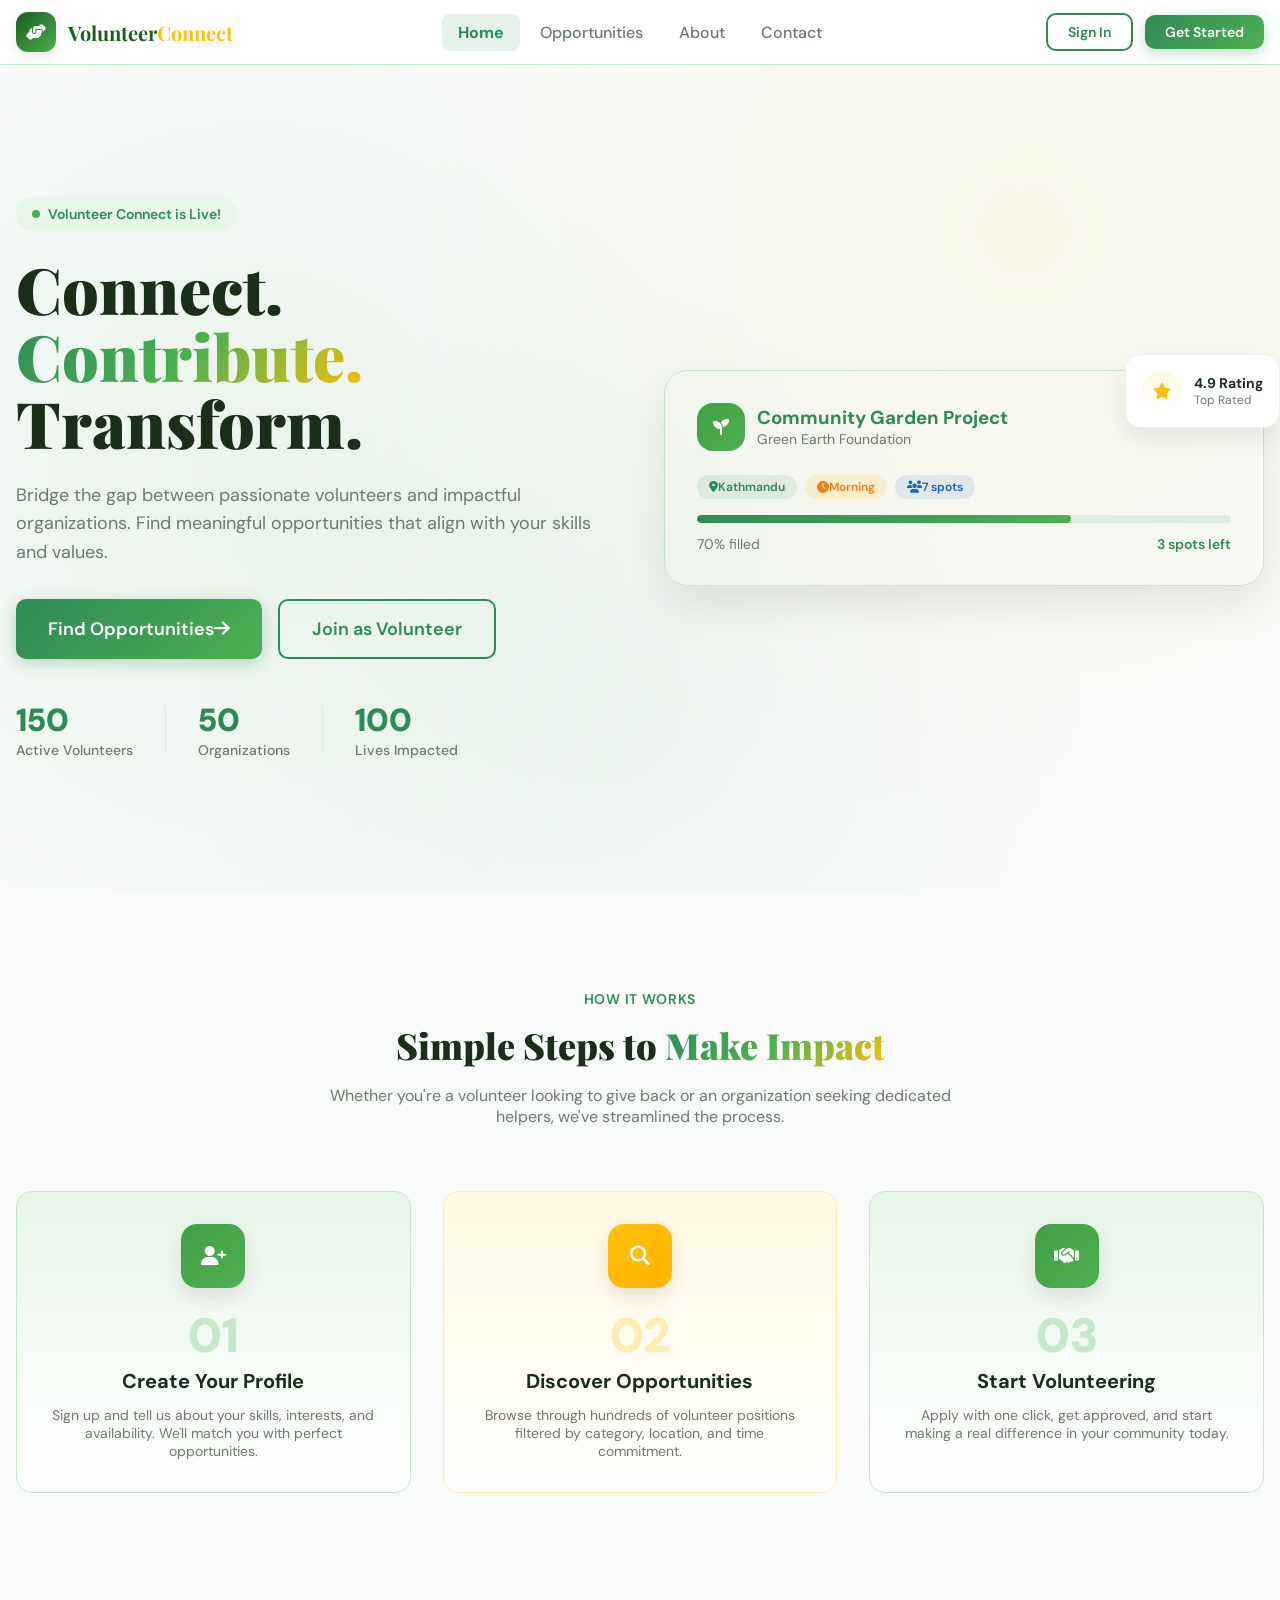
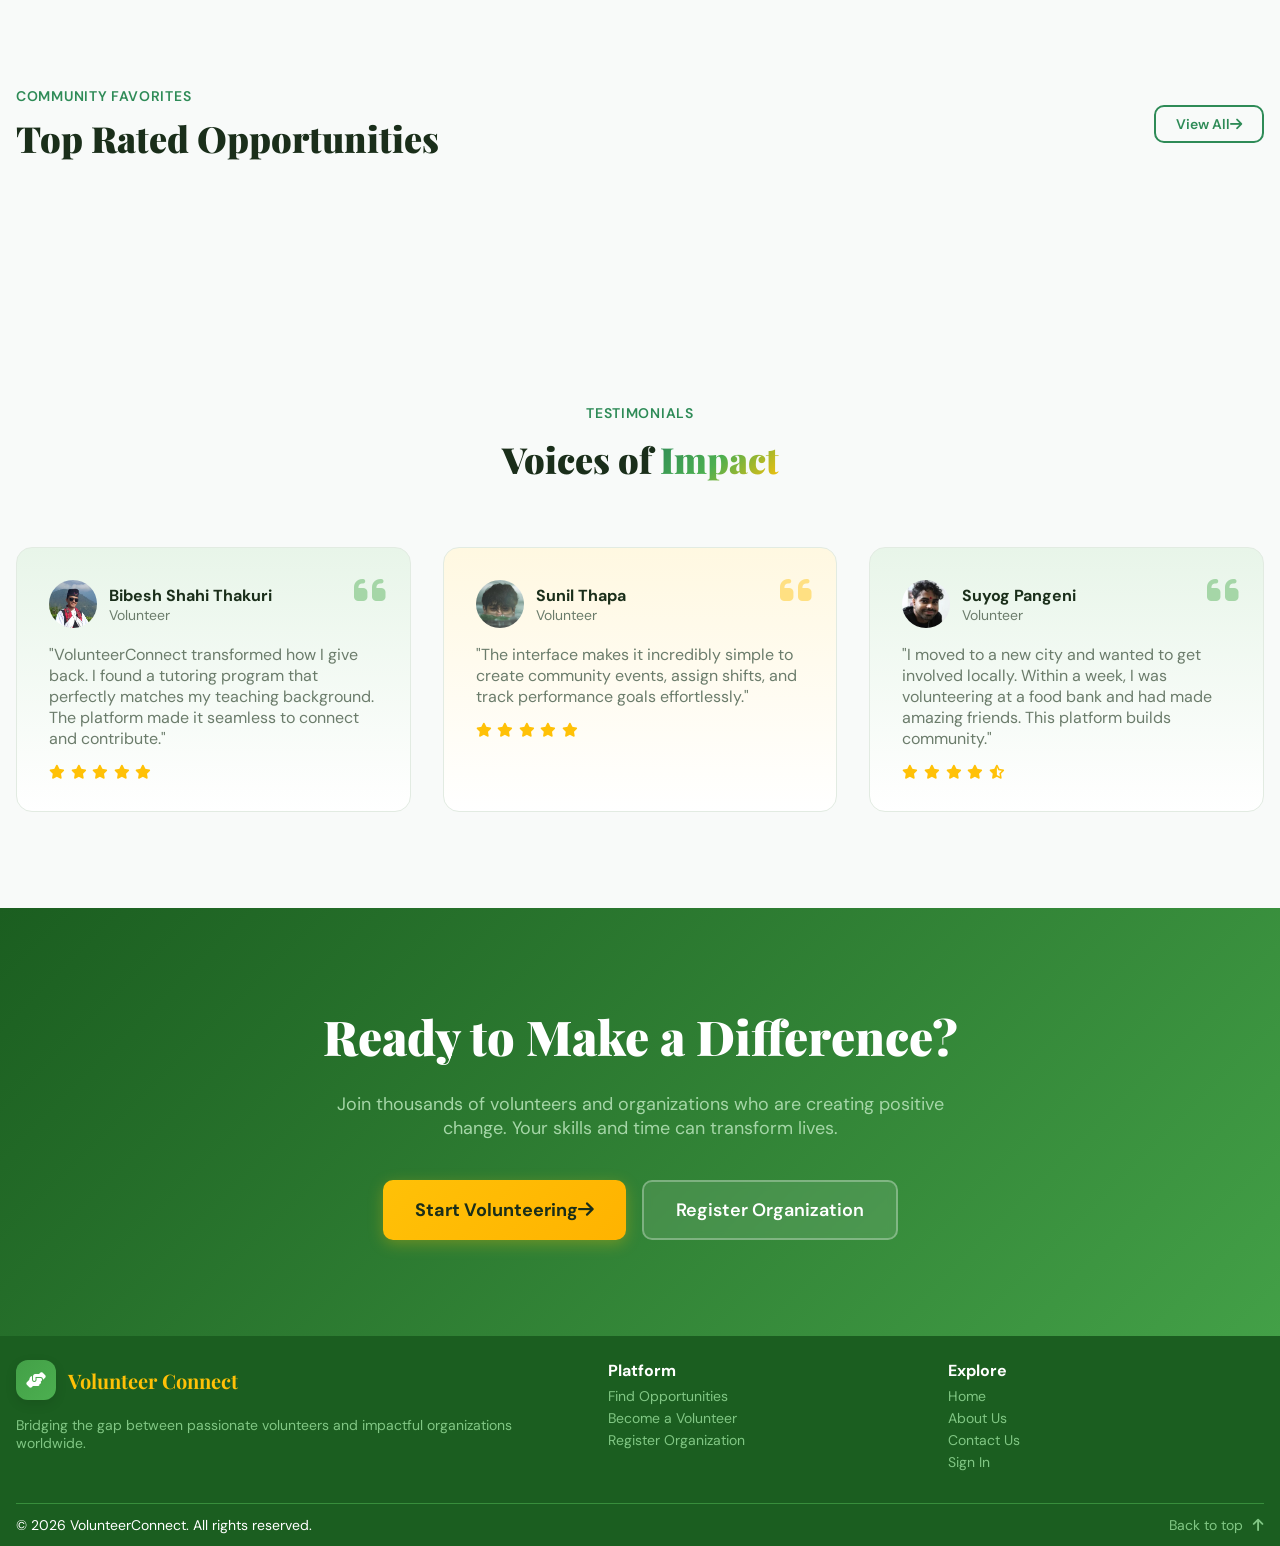
==== commit 9908f6b9: "remove collective impact section" ====
--- a/index.html
+++ b/index.html
@@ -17,7 +17,7 @@
   <link rel="stylesheet" href="css/style.css">
 
   <!-- JS Scripts -->
-  <script src="js/script.js" defer></script>
+  <script src="js/script.js?v=20260906-admin" defer></script>
   <script src="js/auth.js" defer></script>
 </head>
 
@@ -270,39 +270,6 @@
         </div>
       </div>
 
-      <!-- Impact Stats Banner -->
-      <div class="py-20 banner-dark relative overflow-hidden">
-        <div class="max-w-7xl container relative z-10">
-          <div class="text-center mb-12">
-            <h2 class="font-display text-4xl font-black text-white">Our Collective <span
-                class="text-accent">Impact</span></h2>
-            <p class="text-forest-200 mt-3">Numbers that reflect real change in real communities</p>
-          </div>
-          <div class="grid grid-4 gap-6">
-            <div class="stat-box-dark">
-              <i class="fas fa-hands-helping text-accent icon-lg mb-3"></i>
-              <div class="text-4xl font-black text-white" data-count="150">0</div>
-              <div class="text-forest-300 text-sm mt-1">Active Volunteers</div>
-            </div>
-            <div class="stat-box-dark">
-              <i class="fas fa-building text-accent icon-lg mb-3"></i>
-              <div class="text-4xl font-black text-white" data-count="50">0</div>
-              <div class="text-forest-300 text-sm mt-1">Partner Orgs</div>
-            </div>
-            <div class="stat-box-dark">
-              <i class="fas fa-project-diagram text-accent icon-lg mb-3"></i>
-              <div class="text-4xl font-black text-white" data-count="100">0</div>
-              <div class="text-forest-300 text-sm mt-1">Projects Completed</div>
-            </div>
-            <div class="stat-box-dark">
-              <i class="fas fa-heart text-accent icon-lg mb-3"></i>
-              <div class="text-4xl font-black text-white" data-count="2000">0</div>
-              <div class="text-forest-300 text-sm mt-1">Hours Donated</div>
-            </div>
-          </div>
-        </div>
-      </div>
-
       <!-- Testimonials -->
       <div class="py-24 bg-white">
         <div class="max-w-7xl container">
@@ -448,21 +415,18 @@
         <div class="grid grid-2-lg gap-16 items-center mb-20">
           <div>
             <span class="text-primary font-semibold text-sm uppercase tracking-wider">About Us</span>
-            <h1 class="font-display text-5xl font-black mt-3 mb-6">Building Bridges <span class="gradient-text">Since
-                2024</span></h1>
-            <p class="text-muted leading-relaxed mb-6">VolunteerConnect was born from a simple observation: millions of
-              people want to volunteer, and thousands of organizations need help, but connecting them is harder than it
-              should be. We're changing that.</p>
-            <p class="text-muted leading-relaxed mb-8">Our platform provides the tools, trust, and transparency needed
-              to create meaningful volunteer experiences that benefit both individuals and communities.</p>
+            <h1 class="font-display text-5xl font-black mt-3 mb-6">Empowering Communities <span class="gradient-text">Across
+                Nepal</span></h1>
+            <p class="text-muted leading-relaxed mb-6">VolunteerConnect was built to simplify how passionate individuals discover and join verified local social initiatives.</p>
+            <p class="text-muted leading-relaxed mb-8">Our platform provides a centralized hub for tracking active opportunities, connecting directly with organizers, and building stronger local networks.</p>
             <div class="grid grid-2 gap-6">
               <div class="info-stat-card bg-forest-light">
-                <div class="text-3xl font-black text-forest-800 mb-1">2.5+</div>
-                <div class="text-sm text-muted">Years of Service</div>
+                <div class="text-3xl font-black text-forest-800 mb-1">100%</div>
+                <div class="text-sm text-muted">Verified Listings</div>
               </div>
               <div class="info-stat-card bg-amber-light">
-                <div class="text-3xl font-black text-amber-600 mb-1">100%</div>
-                <div class="text-sm text-muted">Satisfaction Rate</div>
+                <div class="text-3xl font-black text-amber-600 mb-1">Direct</div>
+                <div class="text-sm text-muted">Organizer Access</div>
               </div>
             </div>
           </div>
@@ -472,11 +436,11 @@
             <div class="floating-award-card">
               <div class="flex-row items-center gap-4">
                 <div class="award-icon-box bg-gradient-forest">
-                  <i class="fas fa-award text-white text-xl"></i>
+                  <i class="fas fa-hand-holding-heart text-white text-xl"></i>
                 </div>
                 <div>
-                  <div class="font-bold text-lg">Best Platform</div>
-                  <div class="text-sm text-muted">volunteer connect</div>
+                  <div class="font-bold text-lg">100% Free</div>
+                  <div class="text-sm text-muted">Non-Profit Community Platform</div>
                 </div>
           </div>
         </div>
@@ -954,10 +918,11 @@
                     <th>Category</th>
                     <th>Status</th>
                     <th>Applicants</th>
+                    <th>Actions</th>
                   </tr>
                 </thead>
                 <tbody id="adminOppsTableBody">
-                  <tr><td colspan="5" class="text-center text-muted">Loading…</td></tr>
+                  <tr><td colspan="6" class="text-center text-muted">Loading…</td></tr>
                 </tbody>
               </table>
             </div>
@@ -968,7 +933,7 @@
             <div class="table-header">
               <div>
                 <span class="text-sm text-muted">Messages sent through the contact form</span>
-                <p class="text-xs text-muted mt-1">Review questions, suggestions, and partnership requests from visitors.</p>
+                <p class="text-xs text-muted mt-1">Inspect password requests, verify the account, or reject suspicious messages.</p>
               </div>
               <button class="btn btn-outline btn-sm" onclick="loadAdminMessages()"><i class="fas fa-sync-alt mr-1"></i>Refresh</button>
             </div>
@@ -1105,7 +1070,7 @@
             placeholder="Enter password" required id="loginPassword"></div>
         <div class="flex-row items-center justify-between mb-6">
           <label class="flex-row items-center gap-2 text-sm"><input type="checkbox"> Remember me</label>
-          <a class="text-sm text-primary font-semibold hover-underline cursor-pointer">Forgot password?</a>
+          <button type="button" class="text-sm text-primary font-semibold hover-underline" style="background:none;border:0;padding:0;cursor:pointer;" onclick="contactAdmin()">Contact admin</button>
         </div>
         <button type="submit" class="btn btn-primary w-full mb-4">Sign In</button>
         <div class="text-center text-sm text-muted">Don't have an account? <a
@@ -1144,10 +1109,29 @@
           </div>
         </div>
         <div class="grid grid-2 gap-4 mb-4">
-          <div><label class="form-label">Full Name</label><input type="text" class="input-field" placeholder="Your name"
-              required id="regName"></div>
+          <div><label class="form-label" id="regNameLabel">Full Name</label><input type="text" class="input-field" placeholder="Your name"
+            required id="regName"><p class="text-xs text-muted mt-2" id="regNameHint">Use your legal name as it should appear on your profile.</p></div>
           <div><label class="form-label">Email</label><input type="email" class="input-field"
               placeholder="you@email.com" required id="regEmail"></div>
+        </div>
+        <div class="hidden" id="organizationDetails">
+          <p class="text-sm text-muted mb-3">Add a few details so volunteers can recognize and learn about your organization.</p>
+          <div class="grid grid-2 gap-4 mb-4">
+          <div><label class="form-label" for="regPhone">Phone</label><input type="tel" class="input-field"
+            placeholder="+977 98XXXXXXXX" id="regPhone"></div>
+          <div><label class="form-label" for="regCategory">Category</label><select class="input-field" id="regCategory">
+            <option value="General">General</option>
+            <option>Education</option>
+            <option>Environment</option>
+            <option>Healthcare</option>
+            <option>Community</option>
+            <option>Technology</option>
+            </select></div>
+          </div>
+          <div class="mb-4"><label class="form-label" for="regAddress">Address</label><input type="text" class="input-field"
+            placeholder="City, country" id="regAddress"></div>
+          <div class="mb-4"><label class="form-label" for="regDescription">About your organization</label><textarea class="input-field" rows="3"
+            placeholder="Tell volunteers what your organization does and the communities you serve." id="regDescription"></textarea></div>
         </div>
         <div class="mb-4"><label class="form-label">Password</label><input type="password" class="input-field"
             placeholder="Min 8 characters" required id="regPassword" minlength="8"></div>
@@ -1212,6 +1196,7 @@
             class="input-field" id="oppContactEmail" placeholder="contact@organization.org"></div>
         </div>
         <div class="mb-4"><label class="form-label">Start Date</label><input type="date" class="input-field" required
+          min=""
             id="oppDate"></div>
         <div class="mb-6"><label class="form-label">Description</label><textarea class="input-field" rows="4"
             placeholder="Describe the opportunity, requirements, and impact..." required id="oppDesc"></textarea></div>
@@ -1228,6 +1213,36 @@
     <div class="modal-content" id="oppDetailContent"></div>
   </div>
 
+  <!-- Volunteer Application Modal -->
+  <div class="modal-overlay hidden" id="modal-applicationForm" onclick="if(event.target===this)closeModal()">
+    <div class="modal-content">
+      <div class="modal-header">
+        <h2 class="font-display text-2xl font-black">Volunteer Application</h2>
+        <button class="close-btn" onclick="closeModal()"><i class="fas fa-times"></i></button>
+      </div>
+      <p class="text-muted mb-5" id="applicationOpportunityTitle">Complete this short form so the organization can review your request.</p>
+      <form onsubmit="submitOpportunityApplication(event)">
+        <input type="hidden" id="applicationOpportunityId">
+        <div class="grid grid-2 gap-4 mb-4">
+          <div><label class="form-label">Full Name</label><input type="text" class="input-field" id="applicationFullName" required maxlength="255"></div>
+          <div><label class="form-label">Contact Number</label><input type="tel" class="input-field" id="applicationContactNumber" required maxlength="50"></div>
+        </div>
+        <div class="grid grid-2 gap-4 mb-4">
+          <div><label class="form-label">Date of Birth</label><input type="date" class="input-field" id="applicationDateOfBirth" required></div>
+          <div><label class="form-label">Email</label><input type="email" class="input-field" id="applicationEmail" required maxlength="255"></div>
+        </div>
+        <div class="mb-4"><label class="form-label">Address</label><input type="text" class="input-field" id="applicationAddress" required maxlength="255"></div>
+        <div class="grid grid-2 gap-4 mb-4">
+          <div><label class="form-label">Gender</label><select class="input-field" id="applicationGender" required><option value="">Select...</option><option>Female</option><option>Male</option><option>Non-binary</option><option>Prefer not to say</option></select></div>
+          <div><label class="form-label">Qualification</label><input type="text" class="input-field" id="applicationQualification" placeholder="e.g., Bachelor's degree" required maxlength="255"></div>
+        </div>
+        <div class="mb-4"><label class="form-label">Social Media URL <span class="text-muted">(optional)</span></label><input type="url" class="input-field" id="applicationSocialUrl" placeholder="https://linkedin.com/in/your-name" maxlength="500"></div>
+        <div class="mb-6"><label class="form-label">Relevant Experience <span class="text-muted">(optional)</span></label><textarea class="input-field" id="applicationExperience" rows="3" maxlength="1000" placeholder="Tell the organization about relevant experience or skills."></textarea></div>
+        <button type="submit" class="btn btn-primary w-full">Submit Application</button>
+      </form>
+    </div>
+  </div>
+
   <!-- Public Organization Profile Modal -->
   <div class="modal-overlay hidden" id="modal-organizationProfile" onclick="if(event.target===this)closeModal()">
     <div class="modal-content" id="organizationProfileContent"></div>
@@ -1238,6 +1253,16 @@
     <div class="modal-content" id="applicationReviewContent"></div>
   </div>
 
+  <!-- Organization Application Details Modal -->
+  <div class="modal-overlay hidden" id="modal-organizationApplication" onclick="if(event.target===this)closeModal()">
+    <div class="modal-content" id="organizationApplicationContent"></div>
+  </div>
+
+  <!-- Admin Opportunity Review Modal -->
+  <div class="modal-overlay hidden" id="modal-adminOpportunityReview" onclick="if(event.target===this)closeModal()">
+    <div class="modal-content" id="adminOpportunityReviewContent"></div>
+  </div>
+
 </body>
 
 </html>
--- a/css/style.css
+++ b/css/style.css
@@ -294,9 +294,6 @@
 .bg-gradient-amber { background: linear-gradient(135deg, #FFC107, #FFB300); }
 .step-number { font-size: 3rem; font-weight: 900; margin-bottom: 0.5rem; line-height: 1; }
 
-.banner-dark { background: linear-gradient(135deg, var(--forest-900), var(--forest-700)); }
-.stat-box-dark { text-align: center; padding: 1.5rem; border-radius: 16px; background: rgba(255,255,255,0.05); backdrop-filter: blur(4px); border: 1px solid rgba(255,255,255,0.1); }
-
 .testimonial-card { border-radius: 16px; padding: 2rem; border: 1px solid var(--border); position: relative; }
 .quote-icon { position: absolute; top: 1.5rem; right: 1.5rem; font-size: 2.25rem; }
 .avatar-img { width: 48px; height: 48px; border-radius: 50%; object-fit: cover; }
@@ -366,7 +363,13 @@
 .map-preview iframe { display: block; width: 100%; height: 220px; border: 0; }
 .inline-link { border: 0; padding: 0; background: transparent; color: var(--primary); cursor: pointer; font: inherit; }
 .inline-link:hover { text-decoration: underline; }
+.application-detail-grid { min-width: 0; }
+.application-detail-item { min-width: 0; }
+.application-detail-value { display: block; min-width: 0; font-size: 0.875rem; line-height: 1.35; overflow-wrap: anywhere; word-break: break-word; }
 .public-org-header { display: flex; align-items: center; gap: 1rem; margin-bottom: 1.5rem; }
+.public-volunteer-header { display: flex; align-items: center; gap: 1rem; margin-bottom: 1.5rem; }
+.public-volunteer-avatar { width: 64px; height: 64px; border-radius: 50%; object-fit: cover; border: 2px solid var(--forest-200); }
+.public-volunteer-avatar-placeholder { display: flex; align-items: center; justify-content: center; background: var(--forest-50); color: var(--primary); font-size: 1.5rem; }
 .public-org-avatar { width: 64px; height: 64px; border-radius: 50%; object-fit: cover; border: 2px solid var(--forest-200); }
 .public-org-avatar-placeholder { display: flex; align-items: center; justify-content: center; background: var(--forest-50); color: var(--primary); font-size: 1.5rem; }
 .review-box { padding: 1rem; border: 1px solid var(--forest-200); border-radius: 10px; background: var(--forest-50); }
@@ -377,6 +380,7 @@
 .star-btn { border: 0; padding: 0; background: transparent; color: var(--forest-200); cursor: pointer; font-size: 1.5rem; }
 .star-btn:hover, .star-btn.selected { color: var(--accent); }
 .application-status { padding: 0.75rem; border-radius: 8px; background: var(--forest-50); color: var(--primary); font-weight: 600; }
+.admin-remove-btn { margin-left: 0.35rem; background: var(--red-50); color: var(--danger); }
 
 /* Footer */
 .footer { 
